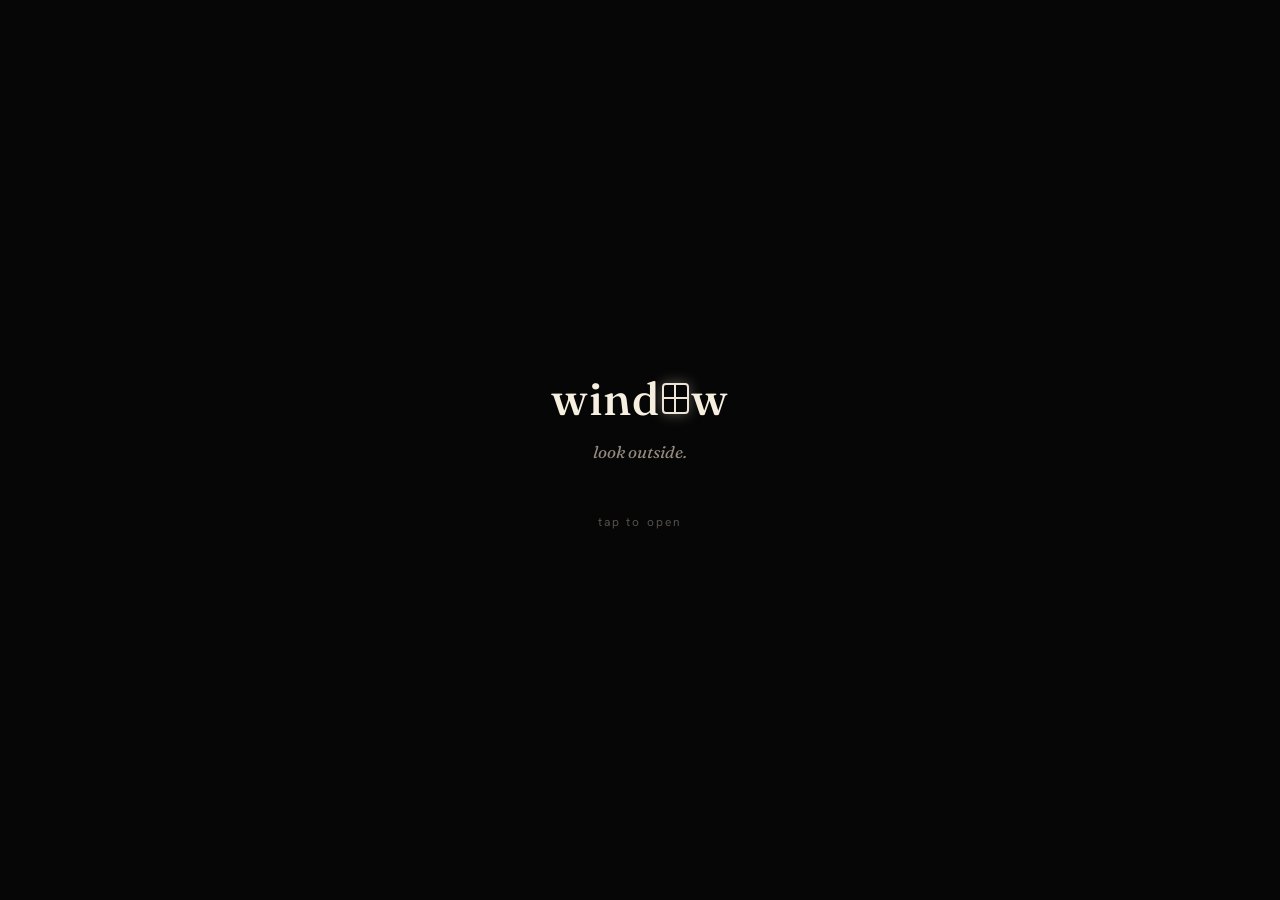
==== index.html @ e693ee27 "Build director mode — the filming affordance from 0002 Decision 0002 approved director mode on 2026-" ====
<!doctype html>
<html lang="en">
<head>
<meta charset="utf-8">
<meta name="viewport" content="width=device-width, initial-scale=1, maximum-scale=1, viewport-fit=cover">
<title>Window — look outside</title>

<link rel="manifest" href="manifest.webmanifest">
<meta name="theme-color" content="#060606">
<meta name="apple-mobile-web-app-capable" content="yes">
<meta name="mobile-web-app-capable" content="yes">
<meta name="apple-mobile-web-app-status-bar-style" content="black-translucent">
<meta name="apple-mobile-web-app-title" content="Window">
<link rel="apple-touch-icon" href="icons/icon-180.png">
<link rel="icon" href="icons/icon-180.png">

<link rel="preconnect" href="https://fonts.googleapis.com">
<link rel="preconnect" href="https://fonts.gstatic.com" crossorigin>
<link href="https://fonts.googleapis.com/css2?family=Fraunces:ital,opsz,wght@0,9..144,400..600;1,9..144,400..600&family=Hanken+Grotesk:wght@300..700&display=swap" rel="stylesheet">

<link rel="stylesheet" href="css/app.css">
</head>
<body>

<!-- ============================================================
     THE STAGE — always on. the phone IS the window.
     camera lives behind white-wood framing for the whole session.
     ============================================================ -->
<div id="stage">
  <div class="window">
    <div class="glass">
      <video id="cam" autoplay playsinline muted></video>
      <img id="freeze" alt="">
      <div class="shade" id="shade"></div>
      <div class="flash" id="flash"></div>
      <div class="cam-error" id="cam-error">
        <p>window needs the camera to open.</p>
        <p class="sub">allow camera access, then try again.</p>
        <button class="btn glass-btn small" id="btn-retry-cam">try again</button>
      </div>
    </div>

    <!-- a real window, photographed. the panes are keyed out so the camera
         shows through. frame-open has the mullions cut away too, so crossfading
         between the two is how the window opens up. -->
    <img class="frame-img" id="frame-full" src="img/frame-tall.png" alt="" aria-hidden="true">
    <img class="frame-img open" id="frame-open" src="img/frame-open-tall.png" alt="" aria-hidden="true">

    <!-- above the timber, so the mullions never cut the line in half -->
    <div class="scrim" id="scrim"></div>
    <div class="phrase" id="phrase">
      <svg class="spark" viewBox="0 0 24 24" aria-hidden="true">
        <path d="M12 0 L14.2 9.8 L24 12 L14.2 14.2 L12 24 L9.8 14.2 L0 12 L9.8 9.8 Z"/>
      </svg>
      <span id="phrase-text"></span>
    </div>
  </div>
</div>

<!-- ============ OPENING (first tap — camera needs a gesture) ============ -->
<div class="veil" id="veil">
  <div class="veil-inner">
    <h1 class="wordmark big">wind<span class="mini-o" aria-hidden="true"><i></i><i></i></span>w</h1>
    <p class="tagline">look outside.</p>
    <p class="hint">tap to open</p>
  </div>
</div>

<!-- ============================================================
     HUD — two looks over the same live window.

     APP    you opened it yourself. two big squares: set scene, set timer.
     WINDOW it opened on you, as the blocker. photo or skip, a phrase, gone.

     Mode comes from the URL so the shield / Shortcuts automation can deep-link
     straight into the blocker: index.html?mode=window
     ============================================================ -->
<div class="hud" id="hud">
  <button class="dot" id="btn-settings" aria-label="settings"><i aria-hidden="true">···</i></button>

  <!-- ---- APP ---- -->
  <div class="core" id="core-app">
    <button class="sq glass-btn" id="btn-set-scene">
      <span class="sq-k">set scene</span>
      <span class="sq-v" id="sq-scene-v">none</span>
    </button>
    <button class="sq glass-btn" id="btn-set-timer">
      <span class="sq-k">set timer</span>
      <span class="sq-v" id="sq-timer-v">15 min</span>
    </button>
  </div>

  <p class="stamp" id="stamp"></p>

  <!-- ---- DIRECTOR ---- filming affordance (0002), off by default -->
  <div class="pickbar hidden" id="pickbar">
    <p class="pickbar-label" id="pickbar-label">director</p>
    <div class="pickbar-chips" id="pickbar-list"></div>
  </div>

  <!-- ---- WINDOW ---- photo dead centre at the foot, skip alongside -->
  <div class="shoot" id="core-window">
    <button class="shoot-btn glass-btn primary" id="btn-capture">photo</button>
    <button class="shoot-skip glass-btn" id="btn-skip">skip</button>
  </div>

  <!-- ---- after the phrase lands ---- -->
  <div class="after hidden" id="hud-after">
    <p class="saved-note" id="saved-note">saved · stays on this device</p>
    <div class="after-row">
      <button class="btn glass-btn primary" id="btn-continue">continue</button>
      <button class="btn glass-btn" id="btn-done">done</button>
    </div>
    <div class="after-row thin">
      <button class="textbtn" id="btn-share-now">share</button>
      <button class="textbtn" id="btn-retake">retake</button>
    </div>
  </div>

  <div class="hud-foot">
    <button class="lastpic" id="btn-lastpic" aria-label="your windows">
      <img id="lastpic-img" alt="">
      <span class="lastpic-empty" id="lastpic-empty"></span>
    </button>
  </div>

</div>

<!-- ============ SCENES ============ -->
<section class="panel" id="scenes">
  <header class="page-head">
    <button class="iconbtn" id="btn-scenes-back" aria-label="back">←</button>
    <h2>scenes</h2>
  </header>

  <div class="voice-box">
    <button class="mic" id="btn-mic" aria-label="arm a scene by voice">
      <span class="mic-ring"></span>
      <svg viewBox="0 0 24 24" aria-hidden="true">
        <path d="M12 14a3 3 0 0 0 3-3V5a3 3 0 0 0-6 0v6a3 3 0 0 0 3 3z"/>
        <path d="M18 11a6 6 0 0 1-12 0M12 17v4" fill="none" stroke-width="1.8"/>
      </svg>
    </button>
    <p class="voice-prompt" id="voice-prompt">tap and say “i'm going out”</p>
    <p class="voice-heard" id="voice-heard"></p>
  </div>

  <div class="scene-list" id="scene-list"></div>
  <p class="scene-foot">a scene guards your apps until you end it.<br>your photos stay locked until then.</p>
</section>

<!-- ============ ARCHIVE ============ -->
<section class="panel" id="archive">
  <header class="page-head">
    <button class="iconbtn" id="btn-archive-back" aria-label="back">←</button>
    <h2>your windows</h2>
    <span class="head-streak" id="head-streak"></span>
  </header>
  <div class="locked-note hidden" id="archive-locked">
    <p class="locked-title">the roll is still in the camera</p>
    <p class="locked-sub">your <span id="locked-scene">going out</span> photos develop when the scene ends.</p>
  </div>
  <div class="grid" id="archive-grid"></div>
  <p class="empty hidden" id="archive-empty">no windows yet — go look outside.</p>
</section>

<!-- ============ DEVELOP ============ -->
<div class="overlay hidden" id="develop">
  <p class="dev-kicker">developed</p>
  <h2 class="dev-title" id="dev-title">the going out roll</h2>
  <div class="dev-grid" id="dev-grid"></div>
  <p class="dev-count" id="dev-count">6 windows</p>
  <div class="row center">
    <button class="btn glass-btn primary small" id="btn-share-roll">share the roll</button>
    <button class="textbtn" id="btn-dev-close">done</button>
  </div>
</div>

<!-- ============ DETAIL ============ -->
<div class="overlay hidden" id="detail">
  <button class="iconbtn close" id="btn-detail-close" aria-label="close">×</button>
  <div class="winframe detail-frame">
    <div class="glass">
      <img id="detail-img" alt="">
      <div class="mull mull-v"></div>
      <div class="mull mull-h"></div>
    </div>
  </div>
  <p class="detail-phrase" id="detail-phrase"></p>
  <p class="detail-meta" id="detail-meta"></p>
  <div class="row center">
    <button class="btn glass-btn small" id="btn-share">share</button>
    <button class="textbtn danger" id="btn-delete">delete</button>
  </div>
</div>

<!-- ============ ARM SHEET ============ -->
<div class="sheet-back hidden" id="arm-back"></div>
<div class="sheet" id="arm-sheet">
  <div class="sheet-handle"></div>
  <h3 id="arm-title">going out</h3>
  <p class="arm-blurb" id="arm-blurb">for the night</p>
  <p class="set-label">how long</p>
  <div class="chips" id="arm-duration"></div>
  <button class="btn glass-btn primary wide" id="btn-arm-go">start the scene</button>
  <button class="textbtn wide-text" id="btn-arm-cancel">cancel</button>
</div>

<!-- ============ TIMER SHEET ============ -->
<div class="sheet-back hidden" id="timer-back"></div>
<div class="sheet" id="timer-sheet">
  <div class="sheet-handle"></div>
  <h3>the timer</h3>
  <p class="arm-blurb">window opens once you've been in an app this long</p>
  <p class="set-label">minutes</p>
  <div class="chips" id="timer-chips"></div>
  <p class="set-hint">the everyday mode. it stays on, quietly, and only steps in once you've actually fallen in.</p>
  <button class="btn glass-btn primary wide" id="btn-timer-done">done</button>
</div>

<!-- ============ SETTINGS SHEET ============ -->
<div class="sheet-back hidden" id="sheet-back"></div>
<div class="sheet" id="settings-sheet">
  <div class="sheet-handle"></div>
  <h3>settings</h3>

  <p class="set-label">voice <span class="pill" id="voice-support">—</span></p>
  <p class="set-hint">the prototype uses the browser's recogniser. the real app does this on-device.</p>

  <p class="set-label">continue to</p>
  <div class="chips" id="app-chips"></div>

  <p class="set-label">panes</p>
  <div class="chips" id="pane-chips">
    <button class="chip" data-panes="fade">fade away</button>
    <button class="chip" data-panes="keep">keep them</button>
  </div>

  <p class="set-label">director mode</p>
  <div class="chips" id="director-chips">
    <button class="chip" data-director="off">off</button>
    <button class="chip" data-director="on">on</button>
  </div>
  <p class="set-hint">pin one phrase so every take repeats it. for filming — not a user feature.</p>

  <p class="set-label">archive</p>
  <button class="textbtn danger" id="btn-clear">clear all windows</button>

  <p class="version">window · <span id="build-stamp">—</span><br>everything stays on this device</p>
</div>

<script src="js/phrases.js"></script>
<script src="js/tier.js"></script>
<script src="js/scenes.js"></script>
<script src="js/voice.js"></script>
<script src="js/compose.js"></script>
<script src="js/classify.js"></script>
<script src="js/app.js"></script>
</body>
</html>
---- css/app.css ----
/* ============================================================
   Window — brand tokens (window-brand-board-v2.html)
   The phone IS the window: camera behind white-wood framing, always.
   ============================================================ */
:root {
  --void:    #060606;
  --void-2:  #101010;
  --frame:   #ECE4D4;
  --text:    #ECE4D4;
  --text-hi: #F6EFDF;
  --muted:   #948B7E;
  --accent:  #EE7B54;
  --scene:   #EE7B54;                    /* recoloured per armed scene */
  --ease:    cubic-bezier(.22,.61,.36,1);

  /* one cream scale. every warm-white in the app comes from here, so the
     timber, the mullions and the chips can never drift apart again. */
  --cream-1: #F6EFDF;
  --cream-2: #ECE4D4;
  --cream-3: #DED4C0;
  --line:    rgba(236,228,212,.13);      /* hairline on near-black */
  --line-2:  rgba(236,228,212,.22);

  /* ---- glass ----
     Per-element knobs. Blur has to scale with the element or a small control
     samples far past its own edge and goes flat grey; --lg-lift is how hard we
     pull the backdrop down to guarantee contrast for warm-white text. */
  --lg-blur: 18px;
  --lg-lift: .70;
  --lg-tint: rgba(9,9,11,.20);

  /* Refraction knobs. --lg-exit is the far edge where light leaves the glass —
     the bright one. --lg-enter is the near edge where it goes in, deliberately
     almost dark. --lg-scatter is light bleeding into the body of the material.
     If the edges shout, drop --lg-exit first; if it looks flat, raise
     --lg-scatter before touching anything else. */
  --lg-enter:   rgba(255,255,255,.10);
  --lg-exit:    rgba(255,255,255,.80);
  --lg-rim:     rgba(255,255,255,.55);
  --lg-scatter: rgba(255,255,255,.11);
}

* { margin:0; padding:0; box-sizing:border-box; -webkit-tap-highlight-color:transparent; }

html, body {
  height:100%;
  background:var(--void);
  color:var(--text);
  font-family:'Hanken Grotesk', system-ui, sans-serif;
  overflow:hidden;
  overscroll-behavior:none;
  -webkit-user-select:none; user-select:none;
}

/* ============================================================
   THE STAGE — the window fills the phone
   ============================================================ */
#stage {
  position:fixed; inset:0; z-index:0;
  display:flex; align-items:center; justify-content:center;
}

/* the window keeps the photograph's own proportions so the timber never
   stretches, sits as large as the screen allows, and leans right like a
   snapshot pinned to the wall */
.window {
  position:relative;
  /* sized so the 2deg lean still fits on screen — a rotated box needs more
     width than it occupies upright, and clipped jambs look like a bug */
  width:min(90vw, 47vh);
  aspect-ratio:896 / 1792;
  transform:rotate(2deg);
  filter:drop-shadow(0 0 60px rgba(236,228,212,.13))
         drop-shadow(0 18px 46px rgba(0,0,0,.7));
}

/* the photographed frame, laid over the live view */
.frame-img {
  position:absolute; inset:0;
  width:100%; height:100%;
  z-index:3; pointer-events:none;
  transition:opacity 1.15s var(--ease);
}
#frame-open { opacity:0; }
/* once the shade is up the mullions go, and the view opens out */
.window.open #frame-full { opacity:0; }
.window.open #frame-open { opacity:1; }

.glass {
  position:absolute; inset:0;
  z-index:1; overflow:hidden;
  background:#0B0B0B;
}
.glass video, .glass img {
  position:absolute; inset:0;
  width:100%; height:100%;
  object-fit:cover;
}
#cam.mirror { transform:scaleX(-1); }
#freeze { display:none; }
#freeze.show { display:block; }

/* mullions used by archive thumbnails and the developed roll, where the
   4-pane device is the artifact rather than a live view */
.mull { position:absolute; background:var(--cream-2); z-index:3; }
.mull-v { left:50%; top:0; bottom:0; width:6px; margin-left:-3px; }
.mull-h { top:50%; left:0; right:0; height:6px; margin-top:-3px; }

/* shade — opens like a blind lifting */
.shade {
  position:absolute; inset:0; z-index:6;
  background:var(--void);
  transform:translateY(0);
  transition:transform 1.25s var(--ease);
}
.shade.open { transform:translateY(-102%); }

/* shutter flash */
.flash {
  position:absolute; inset:0; z-index:7;
  background:var(--frame);
  opacity:0; pointer-events:none;
}
.flash.fire { animation:flash .42s var(--ease) both; }

/* phrase — sits above the timber, so a mullion never cuts the line in half */
.scrim {
  position:absolute; left:0; right:0; bottom:0; height:44%;
  z-index:4; border-radius:0 0 8px 8px;
  background:linear-gradient(to top, rgba(6,6,6,.86), rgba(6,6,6,.38) 58%, transparent);
  opacity:0; transition:opacity .9s var(--ease);
  pointer-events:none;
}
.scrim.show { opacity:1; }
.phrase {
  position:absolute; left:9%; right:9%;
  bottom:11%;
  z-index:5; text-align:center; pointer-events:none;
  font-family:'Fraunces', serif; font-style:italic; font-weight:500;
  font-size:clamp(20px, 6vw, 34px);
  line-height:1.26; color:var(--text-hi);
  text-shadow:0 1px 16px rgba(0,0,0,.8);
  opacity:0; transform:translateY(10px);
  transition:opacity 1s var(--ease), transform 1s var(--ease);
}
.phrase.show { opacity:1; transform:translateY(0); }
.spark {
  width:16px; height:16px; fill:var(--scene);
  display:block; margin:0 auto 10px;
  opacity:0; transform:scale(0) rotate(-40deg);
}
.phrase.show .spark { animation:sparkle 1s var(--ease) .25s both; }

/* camera error */
.cam-error {
  position:absolute; inset:0; z-index:5;
  display:none; flex-direction:column;
  align-items:center; justify-content:center;
  gap:10px; text-align:center; padding:24px;
  background:#0B0B0B;
}
.cam-error.show { display:flex; }
.cam-error p { font-size:15px; color:var(--text); }
.cam-error .sub { font-size:12px; color:var(--muted); }

/* ============================================================
   LIQUID GLASS
   ------------------------------------------------------------
   Three layers, the way Apple builds the material:
     1. the body   — blurred, saturated, DARKENED backdrop + a thin tint
     2. ::before   — a tight diagonal specular, screen-blended, behind the label
     3. ::after    — a rim whose brightness travels round the perimeter

   Two things matter more than anything else here.

   Contrast. The backdrop is a live camera, so it can be a bright sky one
   second and a dark room the next — the classic case where translucency turns
   to mush. brightness(--lg-lift) pulls whatever is behind DOWN before it is
   composited, which guarantees warm-white text stays legible over anything.
   That lets the tint stay light (.20, not .34), so the sky's colour still
   transmits through instead of being buried under a grey card.

   The rim — and this is the part that decides whether it reads as glass.
   Metal is bright where the light HITS it. Glass is bright where the light
   LEAVES it. So the near edge (top-left) is almost dark and the far edge
   (bottom-right) is the bright one: light enters, bends through the body,
   and exits the opposite side. Lighting the near edge instead is the single
   thing that makes translucency look like a grey plastic chip.

   Built from stacked inset shadows rather than a 1px ring, because a ring has
   no thickness — real glass has a bevel that falls off over a few px and
   scatters light into its own interior. Four layers do that: a wide soft
   bevel each side, a tight rim each side, then two broad interior scatters.

   Inset box-shadow is fully honoured by WebKit. The SVG displacement route
   every Liquid Glass demo uses is NOT — backdrop-filter:url(#f) silently does
   nothing in Safari (WebKit bug 245510), so it can never ship in this app.
   ============================================================ */
.glass-btn, .lastpic, .dot, .mic {
  position:relative;
  isolation:isolate;                     /* keeps the -1 sheen off the backdrop */
  border:0;
  background:var(--lg-tint);
  -webkit-backdrop-filter:blur(var(--lg-blur)) saturate(185%) brightness(var(--lg-lift)) contrast(1.04);
  backdrop-filter:blur(var(--lg-blur)) saturate(185%) brightness(var(--lg-lift)) contrast(1.04);
  color:var(--text-hi);
  box-shadow:
    /* bevel — wide, soft, falling off inward. Near edge barely there. */
    inset  3px  3px .5px -3.5px var(--lg-enter),
    inset -3px -3px .5px -3.5px var(--lg-exit),
    /* rim — tight and crisp, where the surface actually turns */
    inset  1px  1px 1px -.5px var(--lg-rim),
    inset -1px -1px 1px -.5px var(--lg-rim),
    /* scatter — light living inside the material, not on its face */
    inset 0 0 6px 6px var(--lg-scatter),
    inset 0 0 2px 2px rgba(255,255,255,.06),
    /* and the glass sitting off the view */
    0 10px 30px rgba(0,0,0,.44),
    0 2px 8px rgba(0,0,0,.30),
    0 0 12px rgba(255,255,255,.05);
}

/* 2 — specular. Small, diagonal and screen-blended: it adds light rather than
   painting white over the glass. z-index:-1 drops it behind the label, which
   in-flow text can't be lifted above any other way. */
.glass-btn::before, .lastpic::before, .dot::before, .mic::before {
  content:""; position:absolute; inset:0; z-index:-1;
  border-radius:inherit; pointer-events:none;
  background:
    radial-gradient(120% 90% at 14% 6%, rgba(255,255,255,.20), transparent 46%),
    linear-gradient(148deg, rgba(255,255,255,.09) 0%, transparent 34%);
  mix-blend-mode:screen;
}

/* 3 — the edge. The inset stack above carries the bevel now; this is only the
   sub-pixel line where the surface turns, which a blurred inset shadow can't
   hold crisply around a radius. Same refraction direction: dim where light
   enters, bright where it leaves. */
.glass-btn::after, .lastpic::after, .dot::after, .mic::after {
  content:""; position:absolute; inset:0;
  border-radius:inherit; padding:1px; pointer-events:none;
  background:linear-gradient(145deg,
    rgba(255,255,255,.10) 0%,
    rgba(255,255,255,.05) 30%,
    rgba(255,255,255,.14) 58%,
    rgba(255,255,255,.44) 84%,
    rgba(255,255,255,.62) 100%);
  -webkit-mask:linear-gradient(#000 0 0) content-box, linear-gradient(#000 0 0);
          mask:linear-gradient(#000 0 0) content-box, linear-gradient(#000 0 0);
  -webkit-mask-composite:xor;
          mask-composite:exclude;
}

/* prominent — still glass, not a plastic chiclet. It gains tint and light
   rather than opacity, and it is cream rather than white so the CTA belongs to
   the same timber as the frame instead of fighting it. */
.glass-btn.primary {
  background:linear-gradient(158deg, rgba(255,252,246,.94), rgba(236,228,212,.84));
  -webkit-backdrop-filter:blur(var(--lg-blur)) saturate(150%) brightness(1.06);
  backdrop-filter:blur(var(--lg-blur)) saturate(150%) brightness(1.06);
  color:#14120E;
  /* cream is a dense material, not a transparent one — so it gets an honest
     raised bevel (lit above, warm shadow below) rather than the refraction
     inversion the clear glass uses. Same light, different substance. */
  box-shadow:
    inset  0  1px 1px -.5px rgba(255,255,255,.95),
    inset  2px 2px 2px -2px rgba(255,255,255,.80),
    inset -2px -2px 3px -2px rgba(140,126,102,.45),
    inset  0 -1px 1px -.5px rgba(140,126,102,.35),
    0 12px 34px rgba(0,0,0,.46),
    0 2px 8px rgba(0,0,0,.28);
}
.glass-btn.primary::before {
  background:
    radial-gradient(130% 96% at 16% 4%, rgba(255,255,255,.92), transparent 52%);
  mix-blend-mode:normal;
}
.glass-btn.primary::after {
  background:linear-gradient(145deg,
    rgba(255,255,255,.95) 0%,
    rgba(255,255,255,.45) 30%,
    rgba(140,126,102,.28) 68%,
    rgba(140,126,102,.20) 100%);
}

/* pressed — the glass compresses against the view: it clears a little and the
   contact shadow pulls in, so the press reads as depth, not just a scale */
.glass-btn:active, .lastpic:active, .dot:active, .mic:active {
  --lg-tint:rgba(9,9,11,.30);
  --lg-scatter:rgba(255,255,255,.15);    /* squeezed glass concentrates light */
  box-shadow:
    inset  2px  2px .5px -2.5px var(--lg-enter),
    inset -2px -2px .5px -2.5px var(--lg-exit),
    inset  1px  1px 1px -.5px var(--lg-rim),
    inset -1px -1px 1px -.5px var(--lg-rim),
    inset 0 0 5px 5px var(--lg-scatter),
    inset 0 0 2px 2px rgba(255,255,255,.07),
    0 4px 12px rgba(0,0,0,.40),          /* contact pulls in — reads as depth */
    0 1px 4px rgba(0,0,0,.30);
}
.glass-btn:active::after, .dot:active::after, .lastpic:active::after {
  background:linear-gradient(145deg,
    rgba(255,255,255,.14) 0%,
    rgba(255,255,255,.07) 30%,
    rgba(255,255,255,.20) 58%,
    rgba(255,255,255,.52) 84%,
    rgba(255,255,255,.70) 100%);
}

/* ============================================================
   HUD — floats over the live window
   ============================================================ */
.hud {
  position:fixed; inset:0; z-index:10;
  display:flex; flex-direction:column;
  padding:calc(env(safe-area-inset-top) + 20px) 22px calc(env(safe-area-inset-bottom) + 24px);
  pointer-events:none;
  opacity:0; transition:opacity .7s var(--ease);
}
.hud.up { opacity:1; }
.hud > * { pointer-events:auto; }

/* small controls take a small blur — a 22px blur on a 34px dot reaches well
   past its own edge and averages out to flat grey */
.dot {
  --lg-blur:13px;
  width:34px; height:34px; flex:0 0 auto;
  border-radius:50%; cursor:pointer;
  align-self:flex-end;
  display:flex; align-items:center; justify-content:center;
}
/* the glyph lives in the markup now: ::after is the rim */
.dot i {
  font-style:normal; line-height:0;
  color:rgba(246,239,223,.72); font-size:15px; letter-spacing:.05em;
}

.stamp {
  margin:auto auto 0; padding-bottom:14px;
  font-size:11px; letter-spacing:.18em;
  color:var(--scene); opacity:.85;
  text-shadow:0 1px 10px rgba(0,0,0,.8);
}

/* ---------------- APP look ----------------
   two big squares stacked, pinned dead centre of the screen whatever the
   phone. they never move, so the thumb always knows where they are. */
.core {
  position:fixed;
  top:50%; left:50%;
  display:flex; flex-direction:column;
  align-items:center; gap:16px;
  z-index:12;
  /* the centring lives in the keyframes. a plain `transform:translate(-50%,-50%)`
     here gets overwritten by the animation's own transform under fill-mode both,
     which drops the box to the bottom-right of centre. */
  animation:fadeup-centre .8s var(--ease) both;
}
.sq {
  --lg-blur:30px;                        /* a big pane earns a deep blur */
  width:clamp(128px, 38vw, 168px);
  aspect-ratio:1;
  border-radius:30px;
  display:flex; flex-direction:column;
  align-items:center; justify-content:center; gap:7px;
  cursor:pointer;
  transition:transform .22s var(--ease);
}
.sq:active { transform:scale(.95); }
.sq-k {
  font-family:'Hanken Grotesk', sans-serif;
  font-size:10.5px; letter-spacing:.2em;
  color:rgba(246,239,223,.6);
}
.sq-v {
  font-family:'Fraunces', serif; font-style:italic;
  font-size:21px; line-height:1.15; color:var(--text-hi);
  text-align:center; padding:0 10px;
}
/* armed — the scene colour runs round the rim as if lit from within */
.sq.on::after {
  background:linear-gradient(145deg,
    color-mix(in srgb, var(--scene) 85%, white) 0%,
    color-mix(in srgb, var(--scene) 62%, transparent) 30%,
    color-mix(in srgb, var(--scene) 22%, transparent) 58%,
    color-mix(in srgb, var(--scene) 70%, transparent) 100%);
}
.sq.on { box-shadow:
  0 1px 1px rgba(255,255,255,.10),
  0 10px 30px rgba(0,0,0,.44),
  0 0 22px color-mix(in srgb, var(--scene) 26%, transparent); }
.sq.on .sq-v { color:var(--scene); }

/* ---------------- WINDOW look ----------------
   the blocker. photo sits dead centre at the foot — centred on the screen,
   not on the pair, so it stays put however wide "skip" happens to be. */
.shoot {
  position:fixed; left:0; right:0;
  bottom:calc(env(safe-area-inset-bottom) + 30px);
  height:78px; z-index:12;
  animation:fadeup .8s var(--ease) both;
}
.shoot-btn {
  --lg-blur:20px;
  position:absolute; left:50%; transform:translateX(-50%);
  width:78px; height:78px; border-radius:50%;
  font-family:'Hanken Grotesk', sans-serif;
  font-weight:600; font-size:14px; letter-spacing:.04em;
  cursor:pointer;
  transition:transform .2s var(--ease);
}
.shoot-btn:active { transform:translateX(-50%) scale(.94); }
.shoot-skip {
  --lg-blur:16px;
  position:absolute; left:50%; top:50%;
  margin-left:66px; transform:translateY(-50%);
  border-radius:999px; padding:12px 22px;
  font-family:'Hanken Grotesk', sans-serif;
  font-size:14px; letter-spacing:.04em; cursor:pointer;
  transition:transform .2s var(--ease);
}
.shoot-skip:active { transform:translateY(-50%) scale(.95); }

/* ---------------- after the phrase ---------------- */
.after {
  position:fixed; left:0; right:0;
  bottom:calc(env(safe-area-inset-bottom) + 26px);
  z-index:12;
  display:flex; flex-direction:column; align-items:center; gap:10px;
  animation:fadeup .8s var(--ease) both;
}
.after-row { display:flex; gap:12px; align-items:center; }
.after-row.thin { gap:22px; margin-top:2px; }

.hud-foot { margin-top:auto; display:flex; align-items:flex-end; }

/* ---------------- which look is on ---------------- */
body[data-mode="app"]    #core-window { display:none; }
body[data-mode="window"] #core-app    { display:none; }
/* the blocker is a beat, not a place: no archive to wander into */
body[data-mode="window"] .hud-foot    { display:none; }
body[data-mode="window"] .dot         { opacity:.35; }
body.shot #core-app, body.shot #core-window { display:none; }

.btn {
  font-family:'Hanken Grotesk', sans-serif;
  font-weight:600; font-size:16px;
  border-radius:999px;
  padding:16px 30px; cursor:pointer;
  transition:transform .22s var(--ease);
  letter-spacing:.02em;
}
.btn:active { transform:scale(.96); }
.btn.small { padding:11px 22px; font-size:14px; }
.btn.wide { width:100%; margin-top:22px; }
#btn-capture { flex:1; }

.textbtn {
  background:none; border:none; cursor:pointer;
  color:rgba(246,239,223,.72); font-size:13px;
  font-family:'Hanken Grotesk', sans-serif;
  letter-spacing:.06em; padding:6px 10px;
  text-shadow:0 1px 8px rgba(0,0,0,.7);
}
.textbtn.danger { color:#c07a68; }
.textbtn.wide-text { display:block; width:100%; margin-top:10px; text-align:center; }

.saved-note {
  font-size:11px; letter-spacing:.12em; color:rgba(246,239,223,.72);
  text-align:center; text-shadow:0 1px 8px rgba(0,0,0,.8);
}

/* last window — the way into the archive */
.lastpic {
  --lg-blur:15px;
  width:52px; height:52px; flex:0 0 auto;
  border-radius:14px; cursor:pointer; padding:3px;
  transition:transform .22s var(--ease);
}
.lastpic:active { transform:scale(.94); }
.lastpic img {
  width:100%; height:100%; object-fit:cover;
  border-radius:11px; display:none;
}
.lastpic img.show { display:block; }
.lastpic-empty {
  position:absolute; inset:3px;
  border-radius:11px;
  border:1px dashed rgba(255,255,255,.3);
}
.lastpic img.show + .lastpic-empty { display:none; }

/* pickbar (director mode) */
.pickbar {
  position:fixed; left:0; right:0;
  bottom:calc(env(safe-area-inset-bottom) + 120px);
  padding:0 20px; z-index:20;
}
.pickbar-label {
  font-size:11px; letter-spacing:.18em; color:rgba(246,239,223,.7);
  margin-bottom:8px; text-align:center;
}
.pickbar-chips { display:flex; gap:8px; overflow-x:auto; padding-bottom:6px; scrollbar-width:none; }
.pickbar-chips::-webkit-scrollbar { display:none; }

/* ============ opening veil ============ */
.veil {
  position:fixed; inset:0; z-index:60;
  background:var(--void);
  display:flex; align-items:center; justify-content:center;
  cursor:pointer;
  transition:opacity .9s var(--ease);
}
.veil.gone { opacity:0; pointer-events:none; }
.veil-inner { text-align:center; animation:fadeup 1.4s var(--ease) both; }
.wordmark {
  font-family:'Fraunces', serif; font-weight:500;
  font-size:28px; letter-spacing:.01em;
  color:var(--text-hi);
  display:flex; align-items:baseline; justify-content:center;
}
.wordmark.big { font-size:46px; }
.mini-o {
  display:inline-block; position:relative;
  width:.58em; height:.66em; margin:0 .06em;
  border:2px solid var(--frame); border-radius:4px;
  align-self:center;
  box-shadow:0 0 14px rgba(236,228,212,.35);
}
.mini-o i { position:absolute; background:var(--frame); }
.mini-o i:first-child { left:50%; top:0; bottom:0; width:2px; margin-left:-1px; }
.mini-o i:last-child  { top:50%; left:0; right:0; height:2px; margin-top:-1px; }
.tagline {
  font-family:'Fraunces', serif; font-style:italic;
  color:var(--muted); font-size:17px; margin-top:14px;
}
.hint {
  color:var(--muted); font-size:12px; letter-spacing:.18em;
  margin-top:52px; opacity:.55;
  animation:pulse 2.6s ease-in-out infinite;
}

/* ============================================================
   PANELS — scenes / archive slide over the window
   ============================================================ */
.panel {
  position:fixed; inset:0; z-index:30;
  /* was .94 opaque, which made the 30px blur behind it pure decoration.
     Letting more through and darkening it keeps the window alive underneath. */
  background:rgba(6,6,6,.78);
  -webkit-backdrop-filter:blur(34px) saturate(150%) brightness(.42);
  backdrop-filter:blur(34px) saturate(150%) brightness(.42);
  padding:calc(env(safe-area-inset-top) + 12px) 20px calc(env(safe-area-inset-bottom) + 20px);
  overflow-y:auto;
  opacity:0; transform:translateY(14px);
  visibility:hidden; pointer-events:none;
  transition:opacity .5s var(--ease), transform .5s var(--ease), visibility 0s .5s;
}
.panel.active {
  opacity:1; transform:translateY(0);
  visibility:visible; pointer-events:auto;
  transition:opacity .5s var(--ease), transform .5s var(--ease), visibility 0s 0s;
}
.page-head { display:flex; align-items:center; gap:10px; padding:8px 0 20px; }
.page-head h2 {
  font-family:'Fraunces', serif; font-weight:500; font-size:22px;
  color:var(--text-hi);
}
.head-streak {
  margin-left:auto; font-size:11px; letter-spacing:.16em; color:var(--scene);
}
.iconbtn {
  background:none; border:none; color:var(--muted);
  font-size:22px; cursor:pointer; padding:6px 10px;
}
.iconbtn.close { position:absolute; top:calc(env(safe-area-inset-top) + 10px); right:16px; z-index:5; }

/* voice */
.voice-box { display:flex; flex-direction:column; align-items:center; padding:14px 0 26px; }
.mic {
  --lg-blur:20px;
  width:78px; height:78px; border-radius:50%;
  cursor:pointer; display:flex; align-items:center; justify-content:center;
  color:var(--cream-2);
  transition:transform .2s var(--ease);
}
.mic:active { transform:scale(.95); }
.mic svg { width:30px; height:30px; fill:currentColor; stroke:currentColor; }
.mic-ring { position:absolute; inset:-1px; border-radius:50%; border:1px solid var(--scene); opacity:0; }
.mic.live { color:var(--scene); }
/* listening — the rim takes the scene colour, matching an armed square */
.mic.live::after {
  background:linear-gradient(145deg,
    color-mix(in srgb, var(--scene) 88%, white) 0%,
    color-mix(in srgb, var(--scene) 60%, transparent) 32%,
    color-mix(in srgb, var(--scene) 20%, transparent) 60%,
    color-mix(in srgb, var(--scene) 68%, transparent) 100%);
}
.mic.live .mic-ring { animation:ring 1.6s var(--ease) infinite; }
.mic.dead { opacity:.4; }
.voice-prompt { margin-top:16px; font-size:13px; color:var(--muted); text-align:center; }
.voice-heard {
  margin-top:8px; min-height:22px;
  font-family:'Fraunces', serif; font-style:italic;
  font-size:16px; color:var(--text-hi); text-align:center;
}

/* scene rows */
.scene-list { display:flex; flex-direction:column; gap:10px; }
.scene-row {
  display:flex; align-items:center; gap:14px;
  border:1px solid var(--line); border-radius:16px;
  padding:16px 18px; cursor:pointer;
  background:rgba(255,255,255,.03); width:100%; text-align:left;
  box-shadow:inset 0 1px 0 rgba(255,255,255,.07);
  transition:border-color .25s var(--ease), background .25s var(--ease);
}
.scene-row:active { background:rgba(255,255,255,.07); }
.scene-dot { width:10px; height:10px; border-radius:50%; flex:0 0 auto; }
.scene-copy { flex:1; min-width:0; }
.scene-name { font-family:'Fraunces', serif; font-style:italic; font-size:19px; color:var(--text-hi); }
.scene-blurb { font-size:12px; color:var(--muted); margin-top:2px; }
.scene-state { font-size:10.5px; letter-spacing:.16em; color:var(--muted); white-space:nowrap; }
.scene-row.on { border-color:var(--scene); }
.scene-row.on .scene-state { color:var(--scene); }
.scene-foot { margin:26px 0 10px; text-align:center; font-size:11.5px; line-height:1.7; color:var(--muted); opacity:.7; }
.arm-blurb { font-family:'Fraunces', serif; font-style:italic; color:var(--muted); font-size:15px; margin-top:-2px; }

/* archive */
.grid { display:grid; grid-template-columns:1fr 1fr; gap:22px 18px; padding-bottom:40px; }
.thumb { cursor:pointer; }
/* the archive's frame. Lit from the top-left like every other surface, and
   drawn from the same cream scale as the mullions and the timber. */
.winframe {
  background:linear-gradient(145deg, var(--cream-1) 0%, var(--cream-2) 46%, var(--cream-3) 100%);
  border-radius:12px; padding:7px;
  box-shadow:inset 0 1px 0 rgba(255,255,255,.85),
             inset 0 -1px 0 rgba(140,126,102,.30),
             0 0 24px rgba(236,228,212,.08), 0 6px 20px rgba(0,0,0,.5);
}
.thumb .winframe { width:100%; aspect-ratio:3/4; }
.thumb:nth-child(odd) .winframe  { transform:rotate(-2deg); }
.thumb:nth-child(even) .winframe { transform:rotate(1.8deg); }
.thumb .glass { border-radius:5px; box-shadow:none; }
.thumb .mull-v { width:6px; margin-left:-3px; }
.thumb .mull-h { height:6px; margin-top:-3px; }
.thumb-date { text-align:center; font-size:10.5px; letter-spacing:.12em; color:var(--accent); margin-top:8px; }
.empty { text-align:center; color:var(--muted); font-size:14px; margin-top:60px; }

.locked-note { border:1px solid var(--line); border-radius:16px; padding:24px 20px; text-align:center; margin-bottom:26px; background:rgba(255,255,255,.03); box-shadow:inset 0 1px 0 rgba(255,255,255,.07); }
.locked-title { font-family:'Fraunces', serif; font-style:italic; font-size:19px; color:var(--text-hi); }
.locked-sub { font-size:12.5px; color:var(--muted); margin-top:8px; line-height:1.6; }
#locked-scene { color:var(--scene); }

/* ============ overlays ============ */
.overlay {
  position:fixed; inset:0; z-index:40;
  background:rgba(6,6,6,.97);
  display:flex; flex-direction:column;
  align-items:center; justify-content:center;
  padding:24px;
  animation:fadein .45s var(--ease) both;
}
.row { display:flex; gap:16px; align-items:center; }
.row.center { justify-content:center; margin-top:18px; flex-wrap:wrap; }
.detail-frame { width:min(74vw, 40vh); aspect-ratio:3/4; }
.detail-phrase {
  font-family:'Fraunces', serif; font-style:italic;
  font-size:20px; color:var(--text-hi);
  text-align:center; margin-top:26px; max-width:300px;
}
.detail-meta { font-size:11.5px; letter-spacing:.14em; color:var(--accent); margin-top:12px; }

.dev-kicker { font-size:10.5px; letter-spacing:.28em; color:var(--scene); }
.dev-title {
  font-family:'Fraunces', serif; font-style:italic; font-weight:500;
  font-size:27px; color:var(--text-hi); margin-top:8px; text-align:center;
}
.dev-grid {
  display:grid; grid-template-columns:repeat(3,1fr);
  gap:10px; margin:26px 0 18px; width:100%; max-width:330px;
}
.dev-grid .winframe {
  padding:4px; border-radius:7px; width:100%; aspect-ratio:3/4;
  animation:develop .9s var(--ease) both;
}
.dev-grid .glass { border-radius:3px; box-shadow:none; }
.dev-grid .mull-v { width:4px; margin-left:-2px; }
.dev-grid .mull-h { height:4px; margin-top:-2px; }
.dev-count { font-size:12px; letter-spacing:.18em; color:var(--scene); }

/* ============ sheets ============ */
.sheet-back {
  position:fixed; inset:0; z-index:50; background:rgba(6,6,6,.5);
  -webkit-backdrop-filter:blur(3px) brightness(.7);
  backdrop-filter:blur(3px) brightness(.7);
}
/* the sheet is glass too — the same material as the controls, at panel scale,
   with the lit top edge that every other surface in the app has */
.sheet {
  position:fixed; left:0; right:0; bottom:0; z-index:51;
  background:rgba(14,14,16,.74);
  -webkit-backdrop-filter:blur(40px) saturate(180%) brightness(.55);
  backdrop-filter:blur(40px) saturate(180%) brightness(.55);
  border-radius:22px 22px 0 0;
  /* same material at panel scale — the bevel is scaled up and the scatter
     softened, because a large pane shows its interior more than its edge */
  box-shadow:
    inset  4px  4px 1px -4px rgba(255,255,255,.10),
    inset -4px -4px 1px -4px rgba(255,255,255,.40),
    inset  0  1px 1px -.5px rgba(255,255,255,.34),
    inset 0 0 40px 12px rgba(255,255,255,.045),
    0 -18px 50px rgba(0,0,0,.55);
  padding:14px 24px calc(env(safe-area-inset-bottom) + 28px);
  transform:translateY(105%);
  transition:transform .5s var(--ease);
  max-height:82vh; overflow-y:auto;
}
.sheet.open { transform:translateY(0); }
.sheet-handle { width:38px; height:4px; border-radius:2px; background:rgba(236,228,212,.26); margin:0 auto 18px; }
.sheet h3 { font-family:'Fraunces', serif; font-weight:500; font-size:20px; color:var(--text-hi); margin-bottom:6px; }
.set-label { font-size:11px; letter-spacing:.2em; color:var(--muted); margin:22px 0 10px; }
.set-hint { font-size:11px; color:var(--muted); opacity:.65; margin-top:10px; line-height:1.6; }
.pill {
  display:inline-block; margin-left:8px;
  font-size:9.5px; letter-spacing:.14em;
  border:1px solid var(--line-2); border-radius:999px;
  padding:2px 9px; color:var(--muted);
}
.pill.ok { color:var(--accent); border-color:var(--accent); }
.chips { display:flex; flex-wrap:wrap; gap:8px; }
/* chips sit on the sheet's glass, so they are lit the same way — a hairline
   that brightens toward the top rather than a flat grey box */
.chip {
  position:relative; cursor:pointer;
  background:rgba(255,255,255,.045);
  border:1px solid var(--line-2); border-radius:999px;
  box-shadow:inset 0 1px 0 rgba(255,255,255,.10);
  color:var(--muted); font-size:13px;
  font-family:'Hanken Grotesk', sans-serif;
  padding:9px 16px; white-space:nowrap;
  transition:all .25s var(--ease);
}
.chip:active { transform:scale(.96); }
.chip.on {
  border-color:transparent; color:#14120E; font-weight:600;
  background:linear-gradient(158deg, var(--cream-1), var(--cream-3));
  box-shadow:inset 0 1px 0 rgba(255,255,255,.9), 0 3px 12px rgba(0,0,0,.34);
}
.small-chips .chip { font-size:12px; padding:7px 13px; }
#manual-box { margin-top:12px; }
#manual-phrase {
  width:100%; background:rgba(0,0,0,.35); border:1px solid var(--line-2);
  border-radius:12px; padding:13px 16px;
  color:var(--text-hi); font-size:15px;
  font-family:'Fraunces', serif; font-style:italic;
  outline:none; margin-bottom:12px;
}
#manual-phrase::placeholder { color:#4a453d; }
.version { margin-top:30px; font-size:10.5px; letter-spacing:.12em; color:var(--muted); opacity:.55; text-align:center; }

.hidden { display:none !important; }

/* ============ motion ============ */
@keyframes fadeup { from { opacity:0; transform:translateY(16px); } to { opacity:1; transform:translateY(0); } }
/* same rise, but carrying the -50%/-50% centring through every frame */
@keyframes fadeup-centre {
  from { opacity:0; transform:translate(-50%, calc(-50% + 16px)); }
  to   { opacity:1; transform:translate(-50%, -50%); }
}
@keyframes fadein { from { opacity:0; } to { opacity:1; } }
@keyframes pulse  { 0%,100% { opacity:.25; } 50% { opacity:.7; } }
@keyframes sparkle {
  0%   { opacity:0; transform:scale(0) rotate(-40deg); }
  55%  { opacity:1; transform:scale(1.25) rotate(10deg); }
  100% { opacity:1; transform:scale(1) rotate(0deg); }
}
@keyframes flash { 0% { opacity:0; } 12% { opacity:.92; } 100% { opacity:0; } }
@keyframes ring  { 0% { opacity:.9; transform:scale(1); } 100% { opacity:0; transform:scale(1.5); } }
@keyframes develop {
  from { opacity:0; filter:brightness(.25) contrast(.6); transform:translateY(12px); }
  to   { opacity:1; filter:none; transform:translateY(0); }
}

/* landscape / short screens — keep the window from crushing the controls */
@media (max-height: 620px) {
  .window { width:min(90vw, 62vh); }
  .phrase { font-size:clamp(16px,4.2vw,22px); bottom:10%; }
  .sq { width:clamp(92px, 26vw, 118px); border-radius:22px; font-size:15px; }
  .core { gap:12px; }
  .btn { padding:13px 24px; font-size:15px; }
  .lastpic { width:44px; height:44px; }
}

@media (prefers-reduced-motion: reduce) {
  * { animation-duration:.15s !important; transition-duration:.2s !important; }
}

/* ============================================================
   GLASS FALLBACKS
   Apple honours Reduce Transparency system-wide; translucency over a live
   camera is exactly the case it exists for. Each of these keeps the rim and
   the lit top edge — only the see-through goes.
   ============================================================ */
@media (prefers-reduced-transparency: reduce) {
  .glass-btn, .lastpic, .dot, .mic {
    background:rgba(20,20,23,.96);
    -webkit-backdrop-filter:none; backdrop-filter:none;
  }
  .glass-btn.primary { background:linear-gradient(158deg, var(--cream-1), var(--cream-2)); }
  .panel { background:rgba(6,6,6,.99); -webkit-backdrop-filter:none; backdrop-filter:none; }
  .sheet { background:#111113; -webkit-backdrop-filter:none; backdrop-filter:none; }
  .sheet-back { background:rgba(6,6,6,.85); -webkit-backdrop-filter:none; backdrop-filter:none; }
}

/* raise the rim and drop the transparency when the OS asks for more contrast */
@media (prefers-contrast: more) {
  .glass-btn, .lastpic, .dot, .mic { --lg-tint:rgba(9,9,11,.62); --lg-lift:.5; }
  .glass-btn::after, .lastpic::after, .dot::after, .mic::after {
    background:linear-gradient(145deg,
      rgba(255,255,255,.95) 0%, rgba(255,255,255,.60) 40%,
      rgba(255,255,255,.42) 70%, rgba(255,255,255,.70) 100%);
  }
  .chip { border-color:rgba(236,228,212,.45); }
}

/* no backdrop-filter at all — the material becomes a solid, nothing breaks */
@supports not ((backdrop-filter: blur(1px)) or (-webkit-backdrop-filter: blur(1px))) {
  .glass-btn, .lastpic, .dot, .mic { background:rgba(18,18,21,.93); }
  .panel { background:rgba(6,6,6,.98); }
  .sheet { background:#111113; }
}
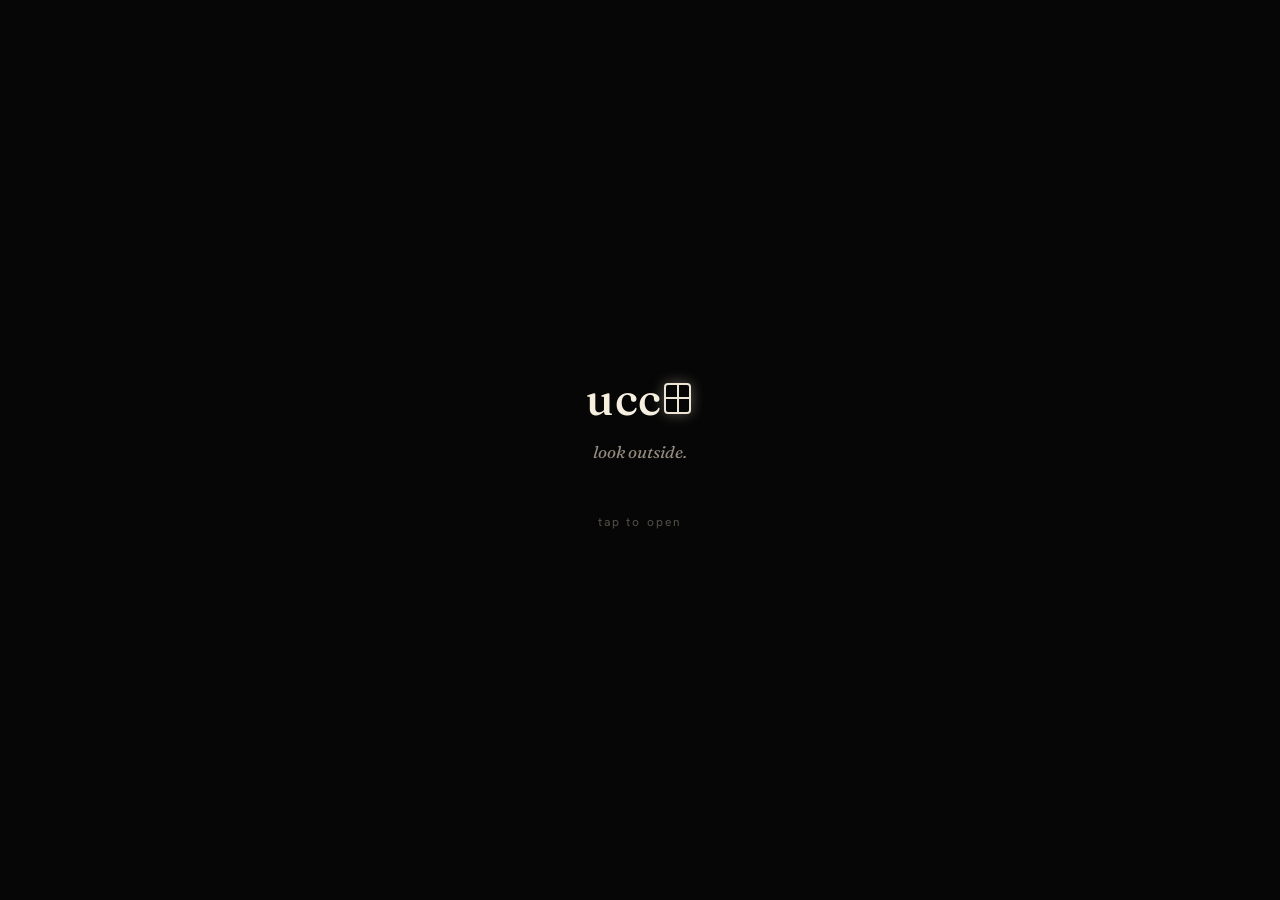
==== commit fca95246: "The name is UCCO - unplug, clear, capture, outside" ====
--- a/index.html
+++ b/index.html
@@ -3,14 +3,14 @@
 <head>
 <meta charset="utf-8">
 <meta name="viewport" content="width=device-width, initial-scale=1, maximum-scale=1, viewport-fit=cover">
-<title>Window — look outside</title>
+<title>UCCO — unplug, clear, capture, outside</title>
 
 <link rel="manifest" href="manifest.webmanifest">
 <meta name="theme-color" content="#060606">
 <meta name="apple-mobile-web-app-capable" content="yes">
 <meta name="mobile-web-app-capable" content="yes">
 <meta name="apple-mobile-web-app-status-bar-style" content="black-translucent">
-<meta name="apple-mobile-web-app-title" content="Window">
+<meta name="apple-mobile-web-app-title" content="ucco">
 <link rel="apple-touch-icon" href="icons/icon-180.png">
 <link rel="icon" href="icons/icon-180.png">
 
@@ -23,8 +23,8 @@
 <body>
 
 <!-- ============================================================
-     THE STAGE — always on. the phone IS the window.
-     camera lives behind white-wood framing for the whole session.
+     THE STAGE — the live window. hidden on home (0016: home is a readout
+     over the void); the camera goes live when the window is opened.
      ============================================================ -->
 <div id="stage">
   <div class="window">
@@ -40,19 +40,30 @@
       </div>
     </div>
 
-    <!-- a real window, photographed. the panes are keyed out so the camera
-         shows through. frame-open has the mullions cut away too, so crossfading
-         between the two is how the window opens up. -->
-    <img class="frame-img" id="frame-full" src="img/frame-tall.png" alt="" aria-hidden="true">
-    <img class="frame-img open" id="frame-open" src="img/frame-open-tall.png" alt="" aria-hidden="true">
-
-    <!-- above the timber, so the mullions never cut the line in half -->
+    <!-- 0016 · the instrument frame. hairline mullions and a thin sill, drawn
+         in CSS rather than photographed — nothing should obscure the shot.
+         Replaces four PNGs (1.14 MB); see 0010. -->
+    <div class="sill" aria-hidden="true"></div>
+    <div class="mull-live mull-live-v" aria-hidden="true"></div>
+    <div class="mull-live mull-live-h" aria-hidden="true"></div>
+
+    <!-- 0016 · the tick scale — instrument chrome, gone the instant it freezes -->
+    <div class="ticks" aria-hidden="true"></div>
+
+    <!-- 0017 · portrait nudges you sideways. never blocks — rotation lock is
+         on for a lot of people, so portrait capture still works. -->
+    <div class="turn" id="turn" aria-hidden="true">
+      <span class="turn-glyph"></span>
+      <span class="turn-label">turn it sideways</span>
+    </div>
+
+    <!-- 0016 · broadsheet. the instant it freezes, type takes over. -->
     <div class="scrim" id="scrim"></div>
     <div class="phrase" id="phrase">
-      <svg class="spark" viewBox="0 0 24 24" aria-hidden="true">
-        <path d="M12 0 L14.2 9.8 L24 12 L14.2 14.2 L12 24 L9.8 14.2 L0 12 L9.8 9.8 Z"/>
-      </svg>
+      <span class="rule-t" aria-hidden="true"></span>
       <span id="phrase-text"></span>
+      <span class="rule-b" aria-hidden="true"></span>
+      <span class="folio" id="folio"></span>
     </div>
   </div>
 </div>
@@ -60,17 +71,17 @@
 <!-- ============ OPENING (first tap — camera needs a gesture) ============ -->
 <div class="veil" id="veil">
   <div class="veil-inner">
-    <h1 class="wordmark big">wind<span class="mini-o" aria-hidden="true"><i></i><i></i></span>w</h1>
+    <h1 class="wordmark big">ucc<span class="mini-o" aria-hidden="true"><i></i><i></i></span></h1>
     <p class="tagline">look outside.</p>
     <p class="hint">tap to open</p>
   </div>
 </div>
 
 <!-- ============================================================
-     HUD — two looks over the same live window.
-
-     APP    you opened it yourself. two big squares: set scene, set timer.
-     WINDOW it opened on you, as the blocker. photo or skip, a phrase, gone.
+     HUD — two looks.
+
+     APP    you opened it yourself. home: readout rows over the void.
+     WINDOW it opened on you, as the blocker. instrument, shutter, a phrase.
 
      Mode comes from the URL so the shield / Shortcuts automation can deep-link
      straight into the blocker: index.html?mode=window
@@ -78,19 +89,41 @@
 <div class="hud" id="hud">
   <button class="dot" id="btn-settings" aria-label="settings"><i aria-hidden="true">···</i></button>
 
-  <!-- ---- APP ---- -->
+  <!-- ---- HOME ---- 0016: a readout, not a dashboard. mono values on the
+       right, the display face saved for the moment itself. the camera is NOT
+       live here — the window opens when you open it. -->
   <div class="core" id="core-app">
-    <button class="sq glass-btn" id="btn-set-scene">
-      <span class="sq-k">set scene</span>
-      <span class="sq-v" id="sq-scene-v">none</span>
+    <p class="home-hd"><span>window</span><span class="stamp" id="stamp"></span></p>
+
+    <div class="home-rows">
+      <button class="hrow" id="row-scene"><em>set scene</em><i id="row-scene-v">none</i></button>
+      <button class="hrow" id="row-timer"><em>set timer</em><i id="row-timer-v">15 min</i></button>
+      <button class="hrow" id="row-archive"><em>archive</em><i id="row-archive-v">no windows</i></button>
+    </div>
+
+    <button class="home-last hidden" id="btn-lastpic" aria-label="your windows">
+      <span class="home-last-frame">
+        <img id="lastpic-img" alt="">
+        <span class="hl-pane hl-pane-v" aria-hidden="true"></span>
+        <span class="hl-pane hl-pane-h" aria-hidden="true"></span>
+      </span>
+      <span class="home-last-meta" id="home-last-meta">last window</span>
     </button>
-    <button class="sq glass-btn" id="btn-set-timer">
-      <span class="sq-k">set timer</span>
-      <span class="sq-v" id="sq-timer-v">15 min</span>
+
+    <!-- The shipping app only ever reaches the moment via the shield's deep
+         link. That left the prototype with no way in at all — you could not
+         take a photo. This is the filming door. -->
+    <button class="btn glass-btn primary open-window" id="btn-open-window">open the window</button>
+
+    <!-- 0017 · the roll of 24. it fills, it never breaks. -->
+    <div class="rollbar" id="rollbar" aria-hidden="true"></div>
+
+    <!-- the voice meter lives at the foot of home — an input level, never an
+         orb. it goes where the mic is. -->
+    <button class="meter idle" id="home-meter" aria-label="arm a scene by voice">
+      <i style="--h:12%"></i><i style="--h:18%"></i><i style="--h:13%"></i><i style="--h:24%"></i><i style="--h:15%"></i><i style="--h:21%"></i><i style="--h:12%"></i><i style="--h:19%"></i><i style="--h:23%"></i><i style="--h:14%"></i><i style="--h:20%"></i><i style="--h:12%"></i>
     </button>
   </div>
-
-  <p class="stamp" id="stamp"></p>
 
   <!-- ---- DIRECTOR ---- filming affordance (0002), off by default -->
   <div class="pickbar hidden" id="pickbar">
@@ -98,18 +131,22 @@
     <div class="pickbar-chips" id="pickbar-list"></div>
   </div>
 
-  <!-- ---- WINDOW ---- photo dead centre at the foot, skip alongside -->
+  <!-- ---- WINDOW ---- instrument: shutter dead centre at the foot, skip
+       alongside. no label on the shutter — a camera doesn't caption itself. -->
   <div class="shoot" id="core-window">
-    <button class="shoot-btn glass-btn primary" id="btn-capture">photo</button>
+    <button class="shutter" id="btn-capture" aria-label="photo"></button>
     <button class="shoot-skip glass-btn" id="btn-skip">skip</button>
   </div>
 
   <!-- ---- after the phrase lands ---- -->
   <div class="after hidden" id="hud-after">
     <p class="saved-note" id="saved-note">saved · stays on this device</p>
+    <!-- 0017 · this was backwards. the loudest button used to send you back to
+         the thing you were escaping. only the default flips — 0003 says the
+         way out can never be a trap, so "continue" survives, quietly. -->
     <div class="after-row">
-      <button class="btn glass-btn primary" id="btn-continue">continue</button>
-      <button class="btn glass-btn" id="btn-done">done</button>
+      <button class="btn glass-btn primary" id="btn-done">stay outside</button>
+      <button class="btn glass-btn quiet" id="btn-continue">continue</button>
     </div>
     <div class="after-row thin">
       <button class="textbtn" id="btn-share-now">share</button>
@@ -117,11 +154,11 @@
     </div>
   </div>
 
-  <div class="hud-foot">
-    <button class="lastpic" id="btn-lastpic" aria-label="your windows">
-      <img id="lastpic-img" alt="">
-      <span class="lastpic-empty" id="lastpic-empty"></span>
-    </button>
+  <!-- 0016 · the instrument bar — one strip of mono readouts at the foot,
+       nothing over the shot. gone the instant the frame freezes. -->
+  <div class="ibar" id="ibar" aria-hidden="true">
+    <div class="ro"><span>scene</span><b id="ibar-scene">everyday</b></div>
+    <div class="ro right"><span>frame</span><b id="ibar-frame">1 / 24</b></div>
   </div>
 
 </div>
@@ -136,6 +173,7 @@
   <div class="voice-box">
     <button class="mic" id="btn-mic" aria-label="arm a scene by voice">
       <span class="mic-ring"></span>
+      <canvas id="mic-wave" aria-hidden="true"></canvas>
       <svg viewBox="0 0 24 24" aria-hidden="true">
         <path d="M12 14a3 3 0 0 0 3-3V5a3 3 0 0 0-6 0v6a3 3 0 0 0 3 3z"/>
         <path d="M18 11a6 6 0 0 1-12 0M12 17v4" fill="none" stroke-width="1.8"/>
@@ -160,15 +198,19 @@
     <p class="locked-title">the roll is still in the camera</p>
     <p class="locked-sub">your <span id="locked-scene">going out</span> photos develop when the scene ends.</p>
   </div>
-  <div class="grid" id="archive-grid"></div>
-  <p class="empty hidden" id="archive-empty">no windows yet — go look outside.</p>
+  <!-- 0016 · the archive is a contact sheet: strips of 3 with sprocket
+       margins, frame numbers on the film base, unexposed cells for the roll
+       still filling. built in js/app.js. -->
+  <div class="csheet" id="archive-grid"></div>
+  <div class="csheet-foot"><span id="af-roll">roll no. 1</span><span id="af-count">0 / 24</span></div>
 </section>
 
 <!-- ============ DEVELOP ============ -->
 <div class="overlay hidden" id="develop">
   <p class="dev-kicker">developed</p>
   <h2 class="dev-title" id="dev-title">the going out roll</h2>
-  <div class="dev-grid" id="dev-grid"></div>
+  <!-- frames expose one at a time — the darkroom test-strip method -->
+  <div class="dev-strips" id="dev-grid"></div>
   <p class="dev-count" id="dev-count">6 windows</p>
   <div class="row center">
     <button class="btn glass-btn primary small" id="btn-share-roll">share the roll</button>
@@ -224,35 +266,39 @@
   <div class="sheet-handle"></div>
   <h3>settings</h3>
 
-  <p class="set-label">voice <span class="pill" id="voice-support">—</span></p>
-  <p class="set-hint">the prototype uses the browser's recogniser. the real app does this on-device.</p>
-
-  <p class="set-label">continue to</p>
-  <div class="chips" id="app-chips"></div>
-
-  <p class="set-label">panes</p>
-  <div class="chips" id="pane-chips">
-    <button class="chip" data-panes="fade">fade away</button>
-    <button class="chip" data-panes="keep">keep them</button>
-  </div>
-
-  <p class="set-label">director mode</p>
-  <div class="chips" id="director-chips">
-    <button class="chip" data-director="off">off</button>
-    <button class="chip" data-director="on">on</button>
-  </div>
-  <p class="set-hint">pin one phrase so every take repeats it. for filming — not a user feature.</p>
-
-  <p class="set-label">archive</p>
-  <button class="textbtn danger" id="btn-clear">clear all windows</button>
-
-  <p class="version">window · <span id="build-stamp">—</span><br>everything stays on this device</p>
+  <!-- 0016 · grouped readouts: label left, mono value right. rows that hold a
+       choice cycle it on tap. restore purchases and terms · privacy are App
+       Store table stakes — missing either is an instant rejection. -->
+  <div class="set-rows">
+    <p class="grp">plan</p>
+    <div class="hrow static"><em id="set-plan-k">free</em><i id="set-plan-v">—</i></div>
+    <button class="hrow" id="set-restore"><em>restore purchases</em><i id="set-restore-v">›</i></button>
+
+    <p class="grp">the guard</p>
+    <button class="hrow" id="set-watched"><em>watched app</em><i id="set-watched-v">instagram</i></button>
+    <button class="hrow" id="set-threshold"><em>threshold</em><i id="set-threshold-v">15 min</i></button>
+
+    <p class="grp">the app</p>
+    <div class="hrow static"><em>voice</em><i id="voice-support">—</i></div>
+    <button class="hrow" id="set-panes"><em>panes</em><i id="set-panes-v">fade away</i></button>
+    <button class="hrow" id="set-terms"><em>terms · privacy</em><i>›</i></button>
+
+    <p class="grp">filming</p>
+    <button class="hrow" id="set-director"><em>director</em><i id="set-director-v">off</i></button>
+    <button class="hrow" id="set-loop"><em>rehearse</em><i id="set-loop-v">off</i></button>
+    <button class="hrow" id="btn-roll-reset"><em>reset the roll</em><i id="roll-pill">0 / 24</i></button>
+    <button class="hrow" id="btn-clear"><em class="danger">clear all windows</em><i>›</i></button>
+  </div>
+  <p class="set-hint">director pins one phrase so takes repeat · rehearse loops the moment hands-free. filming rig, not user features.</p>
+
+  <p class="version">no account · everything stays on this device<br>window · <span id="build-stamp">—</span></p>
 </div>
 
 <script src="js/phrases.js"></script>
 <script src="js/tier.js"></script>
 <script src="js/scenes.js"></script>
 <script src="js/voice.js"></script>
+<script src="js/siriwave.js"></script>
 <script src="js/compose.js"></script>
 <script src="js/classify.js"></script>
 <script src="js/app.js"></script>
--- a/css/app.css
+++ b/css/app.css
@@ -13,6 +13,10 @@
   --scene:   #EE7B54;                    /* recoloured per armed scene */
   --ease:    cubic-bezier(.22,.61,.36,1);
 
+  /* 0016 · the instrument face. system mono, zero network — readouts, frame
+     numbers, folio furniture. the serif stays reserved for the phrase. */
+  --mono: ui-monospace, "SF Mono", Menlo, Consolas, monospace;
+
   /* one cream scale. every warm-white in the app comes from here, so the
      timber, the mullions and the chips can never drift apart again. */
   --cream-1: #F6EFDF;
@@ -58,7 +62,11 @@
 #stage {
   position:fixed; inset:0; z-index:0;
   display:flex; align-items:center; justify-content:center;
-}
+  transition:opacity .6s var(--ease);
+}
+/* home is a readout over the void (0016) — the camera is not live there.
+   the stage only exists once the window is actually open. */
+body[data-mode="app"] #stage { opacity:0; }
 
 /* the window keeps the photograph's own proportions so the timber never
    stretches, sits as large as the screen allows, and leans right like a
@@ -74,17 +82,95 @@
          drop-shadow(0 18px 46px rgba(0,0,0,.7));
 }
 
-/* the photographed frame, laid over the live view */
-.frame-img {
-  position:absolute; inset:0;
-  width:100%; height:100%;
-  z-index:3; pointer-events:none;
+/* ============ 0016 — THE INSTRUMENT FRAME ============
+   Hairline mullions and a thin sill, drawn rather than photographed. Kino's
+   discipline: readouts at a glance, nothing covering the shot. This replaces
+   img/frame*.png (1.14 MB, four files) — see 0010. */
+.frame-img { display:none; }
+
+.sill {
+  position:absolute; inset:0; z-index:3;
+  border:4px solid var(--frame);
+  pointer-events:none;
+  transition:border-width .8s var(--ease), opacity .8s var(--ease);
+}
+.mull-live {
+  position:absolute; z-index:3; background:var(--frame);
+  pointer-events:none; opacity:.92;
   transition:opacity 1.15s var(--ease);
 }
-#frame-open { opacity:0; }
-/* once the shade is up the mullions go, and the view opens out */
-.window.open #frame-full { opacity:0; }
-.window.open #frame-open { opacity:1; }
+.mull-live-v { left:50%; top:0; bottom:0; width:1.5px; margin-left:-.75px; }
+.mull-live-h { top:50%; left:0; right:0; height:1.5px; margin-top:-.75px; }
+/* once the shade is up the mullions go and the view opens out */
+.window.open .mull-live { opacity:0; }
+
+/* ---- 0017 · landscape. shooting sideways breaks the doomscroll posture,
+   and 3:2 is the shape the contact sheet is made of. ---- */
+@media (orientation: landscape) {
+  .window { width:min(94vw, 156vh); aspect-ratio:3 / 2; transform:none; }
+  .turn { display:none !important; }
+}
+/* portrait, in the moment: letterboxed 3:2 and dimmed, never blocked — the
+   reward for rotating is that the window gets BIGGER. rotation lock is on for
+   a lot of people, so the shutter keeps working here (0017). */
+@media (orientation: portrait) {
+  body[data-mode="window"] .window { width:min(88vw, 58vh); aspect-ratio:3 / 2; transform:none; }
+  body[data-mode="window"]:not(.shot) .glass { filter:brightness(.62) saturate(.8); }
+}
+.turn {
+  position:absolute; left:0; right:0; bottom:-64px; z-index:8;
+  display:none; flex-direction:column; align-items:center; gap:8px;
+  pointer-events:none;
+}
+body[data-mode="window"] .turn { display:flex; }
+body.shot .turn { display:none; }
+.turn-glyph {
+  width:15px; height:24px; border:1.5px solid var(--scene); border-radius:3px;
+}
+.turn-label {
+  font-family:'Hanken Grotesk', sans-serif;
+  font-size:10px; letter-spacing:.26em; text-transform:uppercase;
+  color:var(--scene);
+}
+@media (prefers-reduced-motion: no-preference) {
+  .turn-glyph { animation:turnhint 3.2s var(--ease) infinite; }
+  @keyframes turnhint {
+    0%, 42%   { transform:rotate(0deg); }
+    66%, 88%  { transform:rotate(-90deg); }
+    100%      { transform:rotate(0deg); }
+  }
+}
+
+/* 0016 · the tick scale — a strip of hairline graduations fading down from
+   the head jamb. instrument chrome: it exists only while the camera is live. */
+.ticks {
+  position:absolute; top:0; left:0; right:0; height:22px;
+  z-index:4; display:none; opacity:.45; pointer-events:none;
+  background:repeating-linear-gradient(90deg, rgba(236,228,212,.55) 0 1px, transparent 1px 12px);
+  -webkit-mask-image:linear-gradient(180deg, #000 30%, transparent);
+          mask-image:linear-gradient(180deg, #000 30%, transparent);
+}
+body[data-mode="window"] .ticks { display:block; }
+body.shot .ticks { display:none; }
+
+/* 0016 · the instrument bar — mono readouts in one strip at the foot of the
+   screen. the only chrome the live view is allowed; broadsheet replaces it. */
+.ibar {
+  position:fixed; left:0; right:0; bottom:0; z-index:11;
+  display:none; justify-content:space-between; align-items:flex-end;
+  padding:26px 20px calc(env(safe-area-inset-bottom) + 12px);
+  background:linear-gradient(180deg, transparent, rgba(6,6,6,.88) 60%);
+  pointer-events:none;
+}
+body[data-mode="window"] .ibar { display:flex; }
+body.shot .ibar { display:none; }
+.ibar .ro {
+  display:flex; flex-direction:column; gap:3px;
+  font-family:var(--mono); font-size:10px; letter-spacing:.12em;
+  text-transform:uppercase; color:var(--muted);
+}
+.ibar .ro.right { text-align:right; }
+.ibar .ro b { font-weight:400; color:var(--scene); }
 
 .glass {
   position:absolute; inset:0;
@@ -132,24 +218,54 @@
   pointer-events:none;
 }
 .scrim.show { opacity:1; }
+/* ============ 0016 — BROADSHEET ============
+   The instant the frame freezes the instrument recedes and type takes over:
+   rules draw in, the line sets at pull-quote scale, a folio numbers it.
+   The photo holds alone for a beat first — that delay is what stops the type
+   stealing the shot the user just took. */
 .phrase {
-  position:absolute; left:9%; right:9%;
-  bottom:11%;
+  position:absolute; left:7%; right:7%;
+  bottom:9%;
   z-index:5; text-align:center; pointer-events:none;
   font-family:'Fraunces', serif; font-style:italic; font-weight:500;
-  font-size:clamp(20px, 6vw, 34px);
-  line-height:1.26; color:var(--text-hi);
-  text-shadow:0 1px 16px rgba(0,0,0,.8);
+  font-size:clamp(24px, 7.4vw, 42px);
+  line-height:1.02; letter-spacing:-.025em;
+  color:var(--text-hi);
+  text-shadow:0 1px 16px rgba(0,0,0,.75);
   opacity:0; transform:translateY(10px);
   transition:opacity 1s var(--ease), transform 1s var(--ease);
 }
 .phrase.show { opacity:1; transform:translateY(0); }
-.spark {
-  width:16px; height:16px; fill:var(--scene);
-  display:block; margin:0 auto 10px;
-  opacity:0; transform:scale(0) rotate(-40deg);
-}
-.phrase.show .spark { animation:sparkle 1s var(--ease) .25s both; }
+
+/* the rules wipe outward from the centre after the line has landed */
+.rule-t, .rule-b {
+  display:block; height:1px; margin:0 auto;
+  background:rgba(246,239,223,.34);
+  transform:scaleX(0); transform-origin:center;
+  transition:transform 1.1s var(--ease) .35s;
+}
+.rule-t { margin-bottom:18px; }
+.rule-b { margin-top:18px; }
+.phrase.show .rule-t, .phrase.show .rule-b { transform:scaleX(1); }
+
+.folio {
+  display:block; margin-top:14px;
+  font-family:'Hanken Grotesk', sans-serif; font-style:normal; font-weight:500;
+  font-size:9px; letter-spacing:.24em; text-transform:uppercase;
+  color:rgba(246,239,223,.5);
+  opacity:0; transition:opacity .9s var(--ease) .6s;
+}
+.phrase.show .folio { opacity:1; }
+
+/* landscape gets newspaper proportion — a full measure instead of four wraps */
+@media (orientation: landscape) {
+  .phrase {
+    left:12%; right:12%; bottom:auto; top:50%;
+    transform:translateY(-50%) translateY(10px);
+    font-size:clamp(22px, 4.2vw, 40px);
+  }
+  .phrase.show { transform:translateY(-50%); }
+}
 
 /* camera error */
 .cam-error {
@@ -315,9 +431,13 @@
   display:flex; flex-direction:column;
   padding:calc(env(safe-area-inset-top) + 20px) 22px calc(env(safe-area-inset-bottom) + 24px);
   pointer-events:none;
-  opacity:0; transition:opacity .7s var(--ease);
-}
-.hud.up { opacity:1; }
+  opacity:0; transition:opacity .7s var(--ease), visibility 0s .7s;
+  /* visibility, not just opacity — WebKit composites backdrop-filter layers of
+     a transparent ancestor OVER the veil (seen on device: the glass squares
+     ghosting through the opening screen). hidden removes them entirely. */
+  visibility:hidden;
+}
+.hud.up { opacity:1; visibility:visible; transition:opacity .7s var(--ease); }
 .hud > * { pointer-events:auto; }
 
 /* small controls take a small blur — a 22px blur on a 34px dot reaches well
@@ -335,81 +455,113 @@
   color:rgba(246,239,223,.72); font-size:15px; letter-spacing:.05em;
 }
 
-.stamp {
-  margin:auto auto 0; padding-bottom:14px;
-  font-size:11px; letter-spacing:.18em;
-  color:var(--scene); opacity:.85;
-  text-shadow:0 1px 10px rgba(0,0,0,.8);
-}
-
-/* ---------------- APP look ----------------
-   two big squares stacked, pinned dead centre of the screen whatever the
-   phone. they never move, so the thumb always knows where they are. */
+/* ---------------- HOME look ----------------
+   0016: a readout, not a dashboard. rows carry a mono value on the right; the
+   app states its status rather than decorating it. everything sits on the
+   void — the display face is saved for the moment itself. */
 .core {
-  position:fixed;
-  top:50%; left:50%;
+  position:fixed; inset:0; z-index:12;
   display:flex; flex-direction:column;
-  align-items:center; gap:16px;
-  z-index:12;
-  /* the centring lives in the keyframes. a plain `transform:translate(-50%,-50%)`
-     here gets overwritten by the animation's own transform under fill-mode both,
-     which drops the box to the bottom-right of centre. */
-  animation:fadeup-centre .8s var(--ease) both;
-}
-.sq {
-  --lg-blur:30px;                        /* a big pane earns a deep blur */
-  width:clamp(128px, 38vw, 168px);
-  aspect-ratio:1;
-  border-radius:30px;
-  display:flex; flex-direction:column;
-  align-items:center; justify-content:center; gap:7px;
-  cursor:pointer;
-  transition:transform .22s var(--ease);
-}
-.sq:active { transform:scale(.95); }
-.sq-k {
-  font-family:'Hanken Grotesk', sans-serif;
-  font-size:10.5px; letter-spacing:.2em;
-  color:rgba(246,239,223,.6);
-}
-.sq-v {
+  padding:calc(env(safe-area-inset-top) + 24px) 26px calc(env(safe-area-inset-bottom) + 20px);
+  pointer-events:none;
+  animation:fadein .8s var(--ease) both;
+}
+.core > * { pointer-events:auto; }
+
+.home-hd {
+  display:flex; justify-content:space-between; align-items:baseline;
+  padding-right:46px;                    /* clears the settings dot */
+  font-family:var(--mono); font-size:10px; letter-spacing:.22em;
+  text-transform:uppercase; color:var(--muted);
+  pointer-events:none;                   /* the dot lives under this strip */
+}
+.stamp { font-family:var(--mono); letter-spacing:.22em; color:var(--muted); }
+
+.home-rows { margin-top:26px; }
+.hrow {
+  display:flex; justify-content:space-between; align-items:center; gap:14px;
+  width:100%; padding:14px 2px;
+  background:none; border:0; border-bottom:1px solid var(--line);
+  cursor:pointer; text-align:left;
+}
+.hrow em {
   font-family:'Fraunces', serif; font-style:italic;
-  font-size:21px; line-height:1.15; color:var(--text-hi);
-  text-align:center; padding:0 10px;
-}
-/* armed — the scene colour runs round the rim as if lit from within */
-.sq.on::after {
-  background:linear-gradient(145deg,
-    color-mix(in srgb, var(--scene) 85%, white) 0%,
-    color-mix(in srgb, var(--scene) 62%, transparent) 30%,
-    color-mix(in srgb, var(--scene) 22%, transparent) 58%,
-    color-mix(in srgb, var(--scene) 70%, transparent) 100%);
-}
-.sq.on { box-shadow:
-  0 1px 1px rgba(255,255,255,.10),
-  0 10px 30px rgba(0,0,0,.44),
-  0 0 22px color-mix(in srgb, var(--scene) 26%, transparent); }
-.sq.on .sq-v { color:var(--scene); }
+  font-size:17px; color:var(--text-hi);
+}
+.hrow em.danger { color:#c07a68; }
+.hrow i {
+  font-family:var(--mono); font-style:normal;
+  font-size:10px; letter-spacing:.14em; text-transform:uppercase;
+  color:var(--muted); text-align:right;
+}
+.hrow i.accent { color:var(--scene); }
+.hrow.static { cursor:default; }
+.hrow:active:not(.static) { background:rgba(255,255,255,.04); }
+
+/* last window — the way into the archive */
+.home-last {
+  margin-top:auto; margin-bottom:16px; width:100%;
+  background:none; border:0; padding:0; cursor:pointer; text-align:left;
+}
+.home-last-frame {
+  display:block; position:relative; aspect-ratio:3 / 2;
+  overflow:hidden; border-radius:3px; background:#0B0B0B;
+}
+.home-last-frame img {
+  width:100%; height:100%; object-fit:cover; display:block;
+}
+.hl-pane { position:absolute; background:var(--frame); opacity:.9; }
+.hl-pane-v { left:calc(50% - .75px); top:0; bottom:0; width:1.5px; }
+.hl-pane-h { top:calc(50% - .75px); left:0; right:0; height:1.5px; }
+.home-last-meta {
+  display:block; margin-top:8px;
+  font-family:var(--mono); font-size:9px; letter-spacing:.18em;
+  text-transform:uppercase; color:var(--muted);
+}
+
+/* the voice meter at the foot of home — a tape deck's input level, barely
+   moving. an instrument's input, never an orb. */
+.meter {
+  display:flex; align-items:center; gap:2px;
+  height:24px; width:128px; margin:16px auto 0;
+  background:none; border:0; padding:0; cursor:pointer;
+}
+.meter i {
+  flex:1; display:block; height:var(--h, 16%);
+  border-radius:.5px; background:var(--muted); opacity:.55;
+}
+@media (prefers-reduced-motion: no-preference) {
+  .meter.idle i { animation:breathe 3.4s ease-in-out infinite; }
+  .meter i:nth-child(2n) { animation-delay:-.22s; }
+  .meter i:nth-child(3n) { animation-delay:-.41s; }
+  .meter i:nth-child(5n) { animation-delay:-.6s; }
+}
 
 /* ---------------- WINDOW look ----------------
-   the blocker. photo sits dead centre at the foot — centred on the screen,
-   not on the pair, so it stays put however wide "skip" happens to be. */
+   the blocker. the shutter sits dead centre at the foot — centred on the
+   screen, not on the pair, so it stays put however wide "skip" happens to be. */
 .shoot {
   position:fixed; left:0; right:0;
   bottom:calc(env(safe-area-inset-bottom) + 30px);
   height:78px; z-index:12;
   animation:fadeup .8s var(--ease) both;
 }
-.shoot-btn {
-  --lg-blur:20px;
-  position:absolute; left:50%; transform:translateX(-50%);
-  width:78px; height:78px; border-radius:50%;
-  font-family:'Hanken Grotesk', sans-serif;
-  font-weight:600; font-size:14px; letter-spacing:.04em;
+/* the shutter — a ring and a plate, like a camera. no glass, no label:
+   during the live view the instrument never decorates itself. */
+.shutter {
+  position:absolute; left:50%; top:0; transform:translateX(-50%);
+  width:70px; height:70px; border-radius:50%;
+  background:transparent; border:1.5px solid rgba(236,228,212,.85);
   cursor:pointer;
   transition:transform .2s var(--ease);
 }
-.shoot-btn:active { transform:translateX(-50%) scale(.94); }
+.shutter::after {
+  content:""; position:absolute; inset:6px; border-radius:50%;
+  background:var(--cream-2);
+  transition:transform .15s var(--ease);
+}
+.shutter:active { transform:translateX(-50%) scale(.96); }
+.shutter:active::after { transform:scale(.9); }
 .shoot-skip {
   --lg-blur:16px;
   position:absolute; left:50%; top:50%;
@@ -432,13 +584,12 @@
 .after-row { display:flex; gap:12px; align-items:center; }
 .after-row.thin { gap:22px; margin-top:2px; }
 
-.hud-foot { margin-top:auto; display:flex; align-items:flex-end; }
-
-/* ---------------- which look is on ---------------- */
+/* ---------------- which look is on ----------------
+   setMode() in js/app.js ALSO toggles .hidden on both cores — the attribute
+   selector alone lost on a real device (core-app ghosting into window mode),
+   so the mode is enforced in two places on purpose. */
 body[data-mode="app"]    #core-window { display:none; }
 body[data-mode="window"] #core-app    { display:none; }
-/* the blocker is a beat, not a place: no archive to wander into */
-body[data-mode="window"] .hud-foot    { display:none; }
 body[data-mode="window"] .dot         { opacity:.35; }
 body.shot #core-app, body.shot #core-window { display:none; }
 
@@ -453,7 +604,6 @@
 .btn:active { transform:scale(.96); }
 .btn.small { padding:11px 22px; font-size:14px; }
 .btn.wide { width:100%; margin-top:22px; }
-#btn-capture { flex:1; }
 
 .textbtn {
   background:none; border:none; cursor:pointer;
@@ -469,26 +619,6 @@
   font-size:11px; letter-spacing:.12em; color:rgba(246,239,223,.72);
   text-align:center; text-shadow:0 1px 8px rgba(0,0,0,.8);
 }
-
-/* last window — the way into the archive */
-.lastpic {
-  --lg-blur:15px;
-  width:52px; height:52px; flex:0 0 auto;
-  border-radius:14px; cursor:pointer; padding:3px;
-  transition:transform .22s var(--ease);
-}
-.lastpic:active { transform:scale(.94); }
-.lastpic img {
-  width:100%; height:100%; object-fit:cover;
-  border-radius:11px; display:none;
-}
-.lastpic img.show { display:block; }
-.lastpic-empty {
-  position:absolute; inset:3px;
-  border-radius:11px;
-  border:1px dashed rgba(255,255,255,.3);
-}
-.lastpic img.show + .lastpic-empty { display:none; }
 
 /* pickbar (director mode) */
 .pickbar {
@@ -511,7 +641,8 @@
   cursor:pointer;
   transition:opacity .9s var(--ease);
 }
-.veil.gone { opacity:0; pointer-events:none; }
+.veil { transition:opacity .9s var(--ease), visibility 0s .9s; }
+.veil.gone { opacity:0; pointer-events:none; visibility:hidden; }
 .veil-inner { text-align:center; animation:fadeup 1.4s var(--ease) both; }
 .wordmark {
   font-family:'Fraunces', serif; font-weight:500;
@@ -586,6 +717,105 @@
 }
 .mic:active { transform:scale(.95); }
 .mic svg { width:30px; height:30px; fill:currentColor; stroke:currentColor; }
+/* ============ 0016 — THE CONTACT SHEET ============
+   Strips of three with sprocket margins, frame numbers on the film base, and
+   unexposed cells left visibly empty. A real sheet is the roll's table of
+   contents — printed by laying negatives emulsion-down in direct contact with
+   the paper — so this is strips, never a grid. */
+#archive-grid { display:block; }
+
+.strip {
+  display:grid; grid-template-columns:repeat(3, 1fr);
+  gap:2px; margin-bottom:8px; padding:5px 0;
+  background:
+    repeating-linear-gradient(90deg, #D8CEBB 0 5px, transparent 5px 11px) top/100% 3px no-repeat,
+    repeating-linear-gradient(90deg, #D8CEBB 0 5px, transparent 5px 11px) bottom/100% 3px no-repeat,
+    #1C1A17;
+}
+.strip .fr {
+  position:relative; aspect-ratio:3 / 2; overflow:hidden;
+  background:#000; cursor:pointer;
+}
+.strip .fr img {
+  position:absolute; inset:0; width:100%; height:100%;
+  object-fit:cover; filter:saturate(.88) contrast(1.05);
+}
+.strip .fr .mull-v { width:2px; margin-left:-1px; }
+.strip .fr .mull-h { height:2px; margin-top:-1px; }
+.strip .fr.fading img { opacity:.55; }
+.fr-n {
+  position:absolute; bottom:1px; right:3px; z-index:4;
+  font-family:var(--mono); font-size:8px;
+  color:var(--scene); opacity:.9;
+}
+.fr-fade {
+  position:absolute; top:2px; left:3px; z-index:4;
+  font-family:var(--mono); font-size:7px;
+  letter-spacing:.08em; color:rgba(246,239,223,.75);
+}
+/* a cell the grid needs but the roll doesn't have — keeps strips of 3 square */
+.fr.pad { visibility:hidden; }
+.csheet-foot {
+  display:flex; justify-content:space-between; align-items:baseline;
+  padding:6px 2px 40px;
+  font-family:var(--mono); font-size:9px; letter-spacing:.16em;
+  text-transform:uppercase; color:var(--muted);
+}
+.csheet-foot span:last-child { color:var(--accent); }
+/* the roll still filling. these do the work silently — no nag, no streak. */
+.fr.unexposed {
+  background:#131210;
+  background-image:repeating-linear-gradient(135deg,
+    rgba(236,228,212,.05) 0 3px, transparent 3px 6px);
+  cursor:default;
+}
+.fr.unexposed .fr-n { color:var(--muted); opacity:.5; }
+
+/* develop — frames expose one at a time, the darkroom test-strip method:
+   cover the sheet, expose a frame, find the exposure. GPU-cheap, no library. */
+@media (prefers-reduced-motion: no-preference) {
+  .developing .fr:not(.unexposed) {
+    animation:expose 1.1s var(--ease) var(--d, 0s) both;
+  }
+  @keyframes expose {
+    0%   { opacity:.04; filter:brightness(.25); }
+    100% { opacity:1;   filter:brightness(1); }
+  }
+}
+
+/* the filming door into the moment */
+.open-window { margin:14px auto 0; display:block; }
+body[data-mode="window"] .open-window { display:none; }
+
+/* 0017 — the roll of 24. the empty cells do the work, silently. */
+.rollbar {
+  display:flex; gap:2px; justify-content:center;
+  margin:10px auto 0; max-width:220px;
+}
+.rollbar i {
+  flex:1; height:3px; border-radius:.5px;
+  background:rgba(236,228,212,.14);
+  transition:background .5s var(--ease);
+}
+.rollbar i.on { background:var(--scene); }
+body[data-mode="window"] .rollbar { display:none; }
+
+/* 0017 — the secondary exit. present, reachable, not shouting. */
+.glass-btn.quiet { opacity:.62; }
+.glass-btn.quiet:active { opacity:.85; }
+
+/* the shader visualiser sits inside the mic and crossfades with the glyph.
+   pointer-events off so the button still takes the tap. */
+#mic-wave {
+  position:absolute; left:50%; top:50%;
+  transform:translate(-50%,-50%);
+  opacity:0; pointer-events:none;
+  transition:opacity .28s var(--ease);
+}
+.mic.shaded #mic-wave { opacity:1; }
+.mic.shaded svg { opacity:0; transition:opacity .22s var(--ease); }
+.mic svg { transition:opacity .28s var(--ease); }
+
 .mic-ring { position:absolute; inset:-1px; border-radius:50%; border:1px solid var(--scene); opacity:0; }
 .mic.live { color:var(--scene); }
 /* listening — the rim takes the scene colour, matching an armed square */
@@ -626,10 +856,7 @@
 .scene-foot { margin:26px 0 10px; text-align:center; font-size:11.5px; line-height:1.7; color:var(--muted); opacity:.7; }
 .arm-blurb { font-family:'Fraunces', serif; font-style:italic; color:var(--muted); font-size:15px; margin-top:-2px; }
 
-/* archive */
-.grid { display:grid; grid-template-columns:1fr 1fr; gap:22px 18px; padding-bottom:40px; }
-.thumb { cursor:pointer; }
-/* the archive's frame. Lit from the top-left like every other surface, and
+/* the detail frame. Lit from the top-left like every other surface, and
    drawn from the same cream scale as the mullions and the timber. */
 .winframe {
   background:linear-gradient(145deg, var(--cream-1) 0%, var(--cream-2) 46%, var(--cream-3) 100%);
@@ -638,15 +865,6 @@
              inset 0 -1px 0 rgba(140,126,102,.30),
              0 0 24px rgba(236,228,212,.08), 0 6px 20px rgba(0,0,0,.5);
 }
-.thumb .winframe { width:100%; aspect-ratio:3/4; }
-.thumb:nth-child(odd) .winframe  { transform:rotate(-2deg); }
-.thumb:nth-child(even) .winframe { transform:rotate(1.8deg); }
-.thumb .glass { border-radius:5px; box-shadow:none; }
-.thumb .mull-v { width:6px; margin-left:-3px; }
-.thumb .mull-h { height:6px; margin-top:-3px; }
-.thumb-date { text-align:center; font-size:10.5px; letter-spacing:.12em; color:var(--accent); margin-top:8px; }
-.empty { text-align:center; color:var(--muted); font-size:14px; margin-top:60px; }
-
 .locked-note { border:1px solid var(--line); border-radius:16px; padding:24px 20px; text-align:center; margin-bottom:26px; background:rgba(255,255,255,.03); box-shadow:inset 0 1px 0 rgba(255,255,255,.07); }
 .locked-title { font-family:'Fraunces', serif; font-style:italic; font-size:19px; color:var(--text-hi); }
 .locked-sub { font-size:12.5px; color:var(--muted); margin-top:8px; line-height:1.6; }
@@ -676,17 +894,13 @@
   font-family:'Fraunces', serif; font-style:italic; font-weight:500;
   font-size:27px; color:var(--text-hi); margin-top:8px; text-align:center;
 }
-.dev-grid {
-  display:grid; grid-template-columns:repeat(3,1fr);
-  gap:10px; margin:26px 0 18px; width:100%; max-width:330px;
-}
-.dev-grid .winframe {
-  padding:4px; border-radius:7px; width:100%; aspect-ratio:3/4;
-  animation:develop .9s var(--ease) both;
-}
-.dev-grid .glass { border-radius:3px; box-shadow:none; }
-.dev-grid .mull-v { width:4px; margin-left:-2px; }
-.dev-grid .mull-h { height:4px; margin-top:-2px; }
+/* the develop moment reuses the contact-sheet strips; frames expose one at a
+   time via the .developing stagger above. tall rolls scroll inside the sheet. */
+.dev-strips {
+  width:100%; max-width:340px;
+  margin:24px 0 16px;
+  max-height:52vh; overflow-y:auto;
+}
 .dev-count { font-size:12px; letter-spacing:.18em; color:var(--scene); }
 
 /* ============ sheets ============ */
@@ -720,6 +934,15 @@
 .sheet-handle { width:38px; height:4px; border-radius:2px; background:rgba(236,228,212,.26); margin:0 auto 18px; }
 .sheet h3 { font-family:'Fraunces', serif; font-weight:500; font-size:20px; color:var(--text-hi); margin-bottom:6px; }
 .set-label { font-size:11px; letter-spacing:.2em; color:var(--muted); margin:22px 0 10px; }
+/* 0016 · grouped settings — a section eyebrow, then rows. same .hrow as home. */
+.grp {
+  font-family:var(--mono); font-size:9px; letter-spacing:.24em;
+  text-transform:uppercase; color:var(--muted); opacity:.7;
+  margin:22px 0 2px;
+}
+.set-rows .grp:first-child { margin-top:12px; }
+.set-rows .hrow { padding:12px 2px; }
+.set-rows .hrow em { font-size:15px; }
 .set-hint { font-size:11px; color:var(--muted); opacity:.65; margin-top:10px; line-height:1.6; }
 .pill {
   display:inline-block; margin-left:8px;
@@ -763,12 +986,8 @@
 
 /* ============ motion ============ */
 @keyframes fadeup { from { opacity:0; transform:translateY(16px); } to { opacity:1; transform:translateY(0); } }
-/* same rise, but carrying the -50%/-50% centring through every frame */
-@keyframes fadeup-centre {
-  from { opacity:0; transform:translate(-50%, calc(-50% + 16px)); }
-  to   { opacity:1; transform:translate(-50%, -50%); }
-}
 @keyframes fadein { from { opacity:0; } to { opacity:1; } }
+@keyframes breathe { 0%,100% { transform:scaleY(1); } 50% { transform:scaleY(1.7); } }
 @keyframes pulse  { 0%,100% { opacity:.25; } 50% { opacity:.7; } }
 @keyframes sparkle {
   0%   { opacity:0; transform:scale(0) rotate(-40deg); }
@@ -782,18 +1001,22 @@
   to   { opacity:1; filter:none; transform:translateY(0); }
 }
 
-/* landscape / short screens — keep the window from crushing the controls */
-@media (max-height: 620px) {
+/* short PORTRAIT screens — keep the window from crushing the controls.
+   scoped to portrait on purpose: a short screen is usually a phone held
+   sideways, and unscoped this block used to override the landscape sizing —
+   the frame never opened to 3:2 and the phrase got both a top and a bottom,
+   stretching it. that was the intermittent layout breakage. */
+@media (max-height: 620px) and (orientation: portrait) {
   .window { width:min(90vw, 62vh); }
   .phrase { font-size:clamp(16px,4.2vw,22px); bottom:10%; }
-  .sq { width:clamp(92px, 26vw, 118px); border-radius:22px; font-size:15px; }
-  .core { gap:12px; }
   .btn { padding:13px 24px; font-size:15px; }
-  .lastpic { width:44px; height:44px; }
 }
 
 @media (prefers-reduced-motion: reduce) {
   * { animation-duration:.15s !important; transition-duration:.2s !important; }
+  /* the develop stagger is animation-DELAY, which the line above doesn't
+     touch — without this the sheet trickles in over seconds of stillness */
+  .developing .fr:not(.unexposed) { animation:none !important; }
 }
 
 /* ============================================================
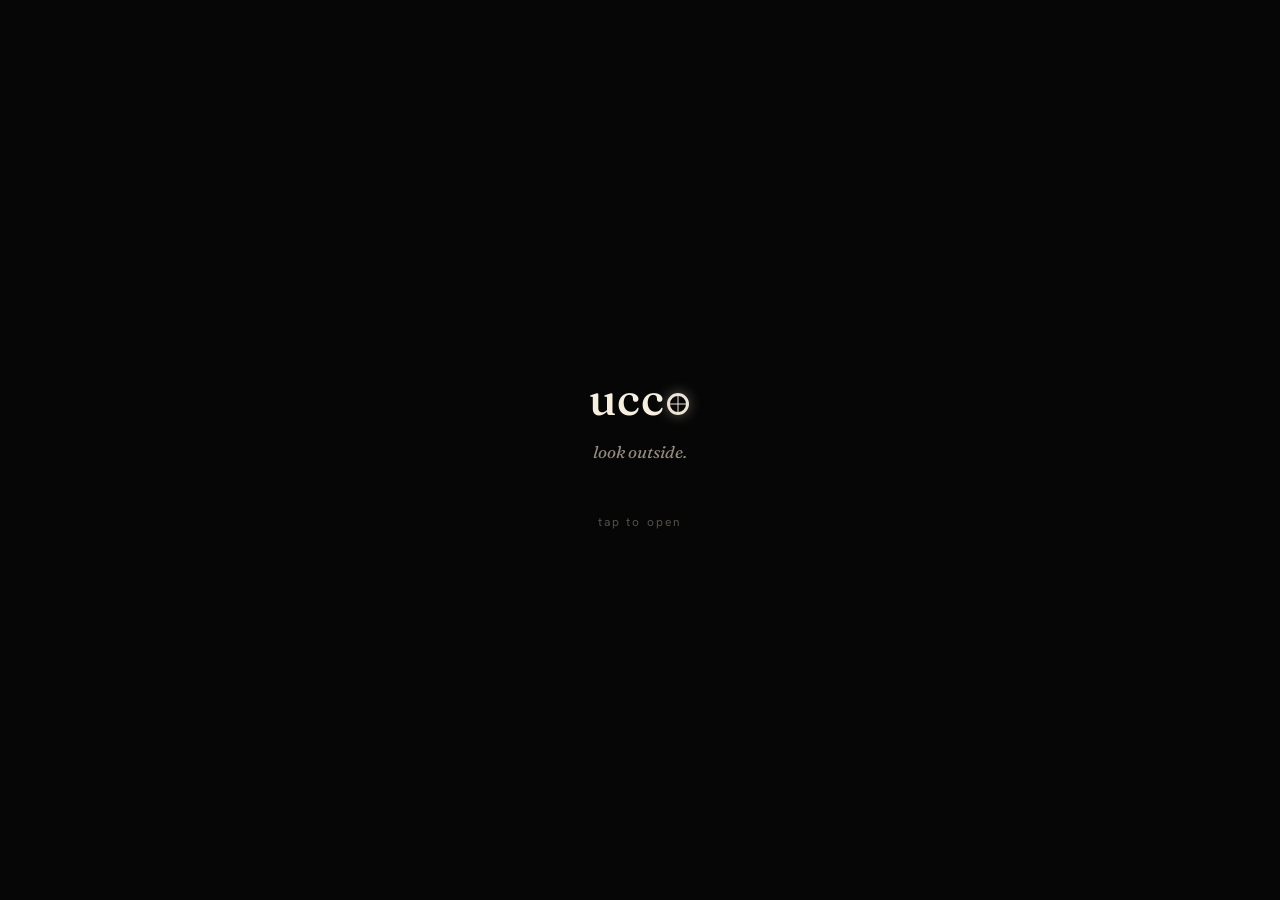
==== commit 9eeccdd9: "es-CL: the chrome, not just the phrases shoot.html is pinned to Spanish. The device locale was the w" ====
--- a/index.html
+++ b/index.html
@@ -16,7 +16,25 @@
 
 <link rel="preconnect" href="https://fonts.googleapis.com">
 <link rel="preconnect" href="https://fonts.gstatic.com" crossorigin>
-<link href="https://fonts.googleapis.com/css2?family=Fraunces:ital,opsz,wght@0,9..144,400..600;1,9..144,400..600&family=Hanken+Grotesk:wght@300..700&display=swap" rel="stylesheet">
+<link href="https://fonts.googleapis.com/css2?family=Fraunces:ital,opsz,wght@0,9..144,400..600;1,9..144,400..600&family=Hanken+Grotesk:wght@300..700&family=Inter:wght@300..700&display=swap" rel="stylesheet">
+
+<!-- 0019 ON TRIAL · ?type=times previews Inter + Times New Roman against the
+     approved Fraunces + Hanken. Set before the stylesheet paints so there is no
+     flash of the other pairing, and read again by compose.js so a shared image
+     is never set in a face the screen wasn't. -->
+<script>
+  /* sticky like ?lang= — the home-screen icon carries no query string, so a
+     choice that doesn't persist can't survive a shoot */
+  (function () {
+    var KEY = "ucco-type", v = null;
+    try {
+      var q = new URLSearchParams(location.search).get("type");
+      if (q === "times" || q === "fraunces") { v = q; localStorage.setItem(KEY, q); }
+      else v = localStorage.getItem(KEY);
+    } catch (e) { /* no storage — this launch only */ }
+    if (v === "times") document.documentElement.classList.add("type-times");
+  })();
+</script>
 
 <link rel="stylesheet" href="css/app.css">
 </head>
@@ -34,9 +52,9 @@
       <div class="shade" id="shade"></div>
       <div class="flash" id="flash"></div>
       <div class="cam-error" id="cam-error">
-        <p>window needs the camera to open.</p>
-        <p class="sub">allow camera access, then try again.</p>
-        <button class="btn glass-btn small" id="btn-retry-cam">try again</button>
+        <p data-t="cam_need">window needs the camera to open.</p>
+        <p class="sub" data-t="cam_allow">allow camera access, then try again.</p>
+        <button class="btn glass-btn small" id="btn-retry-cam" data-t="retry">try again</button>
       </div>
     </div>
 
@@ -54,7 +72,7 @@
          on for a lot of people, so portrait capture still works. -->
     <div class="turn" id="turn" aria-hidden="true">
       <span class="turn-glyph"></span>
-      <span class="turn-label">turn it sideways</span>
+      <span class="turn-label" data-t="turn">turn it sideways</span>
     </div>
 
     <!-- 0016 · broadsheet. the instant it freezes, type takes over. -->
@@ -72,8 +90,8 @@
 <div class="veil" id="veil">
   <div class="veil-inner">
     <h1 class="wordmark big">ucc<span class="mini-o" aria-hidden="true"><i></i><i></i></span></h1>
-    <p class="tagline">look outside.</p>
-    <p class="hint">tap to open</p>
+    <p class="tagline" data-t="tagline">look outside.</p>
+    <p class="hint" data-t="tap_open">tap to open</p>
   </div>
 </div>
 
@@ -87,78 +105,78 @@
      straight into the blocker: index.html?mode=window
      ============================================================ -->
 <div class="hud" id="hud">
-  <button class="dot" id="btn-settings" aria-label="settings"><i aria-hidden="true">···</i></button>
+  <button class="dot" id="btn-settings" data-t-aria="aria_settings" aria-label="settings"><i aria-hidden="true">···</i></button>
 
   <!-- ---- HOME ---- 0016: a readout, not a dashboard. mono values on the
        right, the display face saved for the moment itself. the camera is NOT
        live here — the window opens when you open it. -->
   <div class="core" id="core-app">
-    <p class="home-hd"><span>window</span><span class="stamp" id="stamp"></span></p>
+    <p class="home-hd"><span data-t="home_hd">window</span><span class="stamp" id="stamp"></span></p>
 
     <div class="home-rows">
-      <button class="hrow" id="row-scene"><em>set scene</em><i id="row-scene-v">none</i></button>
-      <button class="hrow" id="row-timer"><em>set timer</em><i id="row-timer-v">15 min</i></button>
-      <button class="hrow" id="row-archive"><em>archive</em><i id="row-archive-v">no windows</i></button>
-    </div>
-
-    <button class="home-last hidden" id="btn-lastpic" aria-label="your windows">
+      <button class="hrow" id="row-scene"><em data-t="row_scene">set scene</em><i id="row-scene-v" data-t="scene_none">none</i></button>
+      <button class="hrow" id="row-timer"><em data-t="row_timer">set timer</em><i id="row-timer-v">15 min</i></button>
+      <button class="hrow" id="row-archive"><em data-t="row_archive">archive</em><i id="row-archive-v" data-t="no_windows">no windows</i></button>
+    </div>
+
+    <button class="home-last hidden" id="btn-lastpic" data-t-aria="aria_your_windows" aria-label="your windows">
       <span class="home-last-frame">
         <img id="lastpic-img" alt="">
         <span class="hl-pane hl-pane-v" aria-hidden="true"></span>
         <span class="hl-pane hl-pane-h" aria-hidden="true"></span>
       </span>
-      <span class="home-last-meta" id="home-last-meta">last window</span>
+      <span class="home-last-meta" id="home-last-meta" data-t="last_window">last window</span>
     </button>
 
     <!-- The shipping app only ever reaches the moment via the shield's deep
          link. That left the prototype with no way in at all — you could not
          take a photo. This is the filming door. -->
-    <button class="btn glass-btn primary open-window" id="btn-open-window">open the window</button>
+    <button class="btn glass-btn primary open-window" id="btn-open-window" data-t="open_window">open the window</button>
 
     <!-- 0017 · the roll of 24. it fills, it never breaks. -->
     <div class="rollbar" id="rollbar" aria-hidden="true"></div>
 
     <!-- the voice meter lives at the foot of home — an input level, never an
          orb. it goes where the mic is. -->
-    <button class="meter idle" id="home-meter" aria-label="arm a scene by voice">
+    <button class="meter idle" id="home-meter" data-t-aria="aria_voice_arm" aria-label="arm a scene by voice">
       <i style="--h:12%"></i><i style="--h:18%"></i><i style="--h:13%"></i><i style="--h:24%"></i><i style="--h:15%"></i><i style="--h:21%"></i><i style="--h:12%"></i><i style="--h:19%"></i><i style="--h:23%"></i><i style="--h:14%"></i><i style="--h:20%"></i><i style="--h:12%"></i>
     </button>
   </div>
 
   <!-- ---- DIRECTOR ---- filming affordance (0002), off by default -->
   <div class="pickbar hidden" id="pickbar">
-    <p class="pickbar-label" id="pickbar-label">director</p>
+    <p class="pickbar-label" id="pickbar-label" data-t="director">director</p>
     <div class="pickbar-chips" id="pickbar-list"></div>
   </div>
 
   <!-- ---- WINDOW ---- instrument: shutter dead centre at the foot, skip
        alongside. no label on the shutter — a camera doesn't caption itself. -->
   <div class="shoot" id="core-window">
-    <button class="shutter" id="btn-capture" aria-label="photo"></button>
-    <button class="shoot-skip glass-btn" id="btn-skip">skip</button>
+    <button class="shutter" id="btn-capture" data-t-aria="aria_photo" aria-label="photo"></button>
+    <button class="shoot-skip glass-btn" id="btn-skip" data-t="skip">skip</button>
   </div>
 
   <!-- ---- after the phrase lands ---- -->
   <div class="after hidden" id="hud-after">
-    <p class="saved-note" id="saved-note">saved · stays on this device</p>
+    <p class="saved-note" id="saved-note" data-t="saved_note">saved · stays on this device</p>
     <!-- 0017 · this was backwards. the loudest button used to send you back to
          the thing you were escaping. only the default flips — 0003 says the
          way out can never be a trap, so "continue" survives, quietly. -->
     <div class="after-row">
-      <button class="btn glass-btn primary" id="btn-done">stay outside</button>
-      <button class="btn glass-btn quiet" id="btn-continue">continue</button>
+      <button class="btn glass-btn primary" id="btn-done" data-t="stay_outside">stay outside</button>
+      <button class="btn glass-btn quiet" id="btn-continue" data-t="continue_plain">continue</button>
     </div>
     <div class="after-row thin">
-      <button class="textbtn" id="btn-share-now">share</button>
-      <button class="textbtn" id="btn-retake">retake</button>
+      <button class="textbtn" id="btn-share-now" data-t="share">share</button>
+      <button class="textbtn" id="btn-retake" data-t="retake">retake</button>
     </div>
   </div>
 
   <!-- 0016 · the instrument bar — one strip of mono readouts at the foot,
        nothing over the shot. gone the instant the frame freezes. -->
   <div class="ibar" id="ibar" aria-hidden="true">
-    <div class="ro"><span>scene</span><b id="ibar-scene">everyday</b></div>
-    <div class="ro right"><span>frame</span><b id="ibar-frame">1 / 24</b></div>
+    <div class="ro"><span data-t="ibar_scene">scene</span><b id="ibar-scene">everyday</b></div>
+    <div class="ro right"><span data-t="ibar_frame">frame</span><b id="ibar-frame">1 / 24</b></div>
   </div>
 
 </div>
@@ -166,12 +184,12 @@
 <!-- ============ SCENES ============ -->
 <section class="panel" id="scenes">
   <header class="page-head">
-    <button class="iconbtn" id="btn-scenes-back" aria-label="back">←</button>
-    <h2>scenes</h2>
+    <button class="iconbtn" id="btn-scenes-back" data-t-aria="aria_back" aria-label="back">←</button>
+    <h2 data-t="scenes">scenes</h2>
   </header>
 
   <div class="voice-box">
-    <button class="mic" id="btn-mic" aria-label="arm a scene by voice">
+    <button class="mic" id="btn-mic" data-t-aria="aria_voice_arm" aria-label="arm a scene by voice">
       <span class="mic-ring"></span>
       <canvas id="mic-wave" aria-hidden="true"></canvas>
       <svg viewBox="0 0 24 24" aria-hidden="true">
@@ -179,24 +197,26 @@
         <path d="M18 11a6 6 0 0 1-12 0M12 17v4" fill="none" stroke-width="1.8"/>
       </svg>
     </button>
-    <p class="voice-prompt" id="voice-prompt">tap and say “i'm going out”</p>
+    <p class="voice-prompt" id="voice-prompt" data-t="voice_prompt">tap and say “i'm going out”</p>
     <p class="voice-heard" id="voice-heard"></p>
   </div>
 
   <div class="scene-list" id="scene-list"></div>
-  <p class="scene-foot">a scene guards your apps until you end it.<br>your photos stay locked until then.</p>
+  <p class="scene-foot" data-t-html="scene_foot">a scene guards your apps until you end it.<br>your photos stay locked until then.</p>
 </section>
 
 <!-- ============ ARCHIVE ============ -->
 <section class="panel" id="archive">
   <header class="page-head">
-    <button class="iconbtn" id="btn-archive-back" aria-label="back">←</button>
-    <h2>your windows</h2>
+    <button class="iconbtn" id="btn-archive-back" data-t-aria="aria_back" aria-label="back">←</button>
+    <h2 data-t="your_windows">your windows</h2>
     <span class="head-streak" id="head-streak"></span>
   </header>
   <div class="locked-note hidden" id="archive-locked">
-    <p class="locked-title">the roll is still in the camera</p>
-    <p class="locked-sub">your <span id="locked-scene">going out</span> photos develop when the scene ends.</p>
+    <p class="locked-title" data-t="roll_in_camera">the roll is still in the camera</p>
+    <!-- the whole line is locale-shaped (the scene name sits mid-sentence in
+         English and after "de" in Spanish), so app.js writes it, not markup -->
+    <p class="locked-sub" id="archive-locked-sub"></p>
   </div>
   <!-- 0016 · the archive is a contact sheet: strips of 3 with sprocket
        margins, frame numbers on the film base, unexposed cells for the roll
@@ -207,20 +227,20 @@
 
 <!-- ============ DEVELOP ============ -->
 <div class="overlay hidden" id="develop">
-  <p class="dev-kicker">developed</p>
+  <p class="dev-kicker" data-t="developed">developed</p>
   <h2 class="dev-title" id="dev-title">the going out roll</h2>
   <!-- frames expose one at a time — the darkroom test-strip method -->
   <div class="dev-strips" id="dev-grid"></div>
   <p class="dev-count" id="dev-count">6 windows</p>
   <div class="row center">
-    <button class="btn glass-btn primary small" id="btn-share-roll">share the roll</button>
-    <button class="textbtn" id="btn-dev-close">done</button>
+    <button class="btn glass-btn primary small" id="btn-share-roll" data-t="share_roll">share the roll</button>
+    <button class="textbtn" id="btn-dev-close" data-t="done">done</button>
   </div>
 </div>
 
 <!-- ============ DETAIL ============ -->
 <div class="overlay hidden" id="detail">
-  <button class="iconbtn close" id="btn-detail-close" aria-label="close">×</button>
+  <button class="iconbtn close" id="btn-detail-close" data-t-aria="aria_close" aria-label="close">×</button>
   <div class="winframe detail-frame">
     <div class="glass">
       <img id="detail-img" alt="">
@@ -231,8 +251,8 @@
   <p class="detail-phrase" id="detail-phrase"></p>
   <p class="detail-meta" id="detail-meta"></p>
   <div class="row center">
-    <button class="btn glass-btn small" id="btn-share">share</button>
-    <button class="textbtn danger" id="btn-delete">delete</button>
+    <button class="btn glass-btn small" id="btn-share" data-t="share">share</button>
+    <button class="textbtn danger" id="btn-delete" data-t="delete_one">delete</button>
   </div>
 </div>
 
@@ -242,59 +262,61 @@
   <div class="sheet-handle"></div>
   <h3 id="arm-title">going out</h3>
   <p class="arm-blurb" id="arm-blurb">for the night</p>
-  <p class="set-label">how long</p>
+  <p class="set-label" data-t="how_long">how long</p>
   <div class="chips" id="arm-duration"></div>
-  <button class="btn glass-btn primary wide" id="btn-arm-go">start the scene</button>
-  <button class="textbtn wide-text" id="btn-arm-cancel">cancel</button>
+  <button class="btn glass-btn primary wide" id="btn-arm-go" data-t="start_scene">start the scene</button>
+  <button class="textbtn wide-text" id="btn-arm-cancel" data-t="cancel">cancel</button>
 </div>
 
 <!-- ============ TIMER SHEET ============ -->
 <div class="sheet-back hidden" id="timer-back"></div>
 <div class="sheet" id="timer-sheet">
   <div class="sheet-handle"></div>
-  <h3>the timer</h3>
-  <p class="arm-blurb">window opens once you've been in an app this long</p>
-  <p class="set-label">minutes</p>
+  <h3 data-t="the_timer">the timer</h3>
+  <p class="arm-blurb" data-t="timer_blurb">window opens once you've been in an app this long</p>
+  <p class="set-label" data-t="minutes">minutes</p>
   <div class="chips" id="timer-chips"></div>
-  <p class="set-hint">the everyday mode. it stays on, quietly, and only steps in once you've actually fallen in.</p>
-  <button class="btn glass-btn primary wide" id="btn-timer-done">done</button>
+  <p class="set-hint" data-t="timer_hint">the everyday mode. it stays on, quietly, and only steps in once you've actually fallen in.</p>
+  <button class="btn glass-btn primary wide" id="btn-timer-done" data-t="done">done</button>
 </div>
 
 <!-- ============ SETTINGS SHEET ============ -->
 <div class="sheet-back hidden" id="sheet-back"></div>
 <div class="sheet" id="settings-sheet">
   <div class="sheet-handle"></div>
-  <h3>settings</h3>
+  <h3 data-t="settings">settings</h3>
 
   <!-- 0016 · grouped readouts: label left, mono value right. rows that hold a
        choice cycle it on tap. restore purchases and terms · privacy are App
        Store table stakes — missing either is an instant rejection. -->
   <div class="set-rows">
-    <p class="grp">plan</p>
+    <p class="grp" data-t="grp_plan">plan</p>
     <div class="hrow static"><em id="set-plan-k">free</em><i id="set-plan-v">—</i></div>
-    <button class="hrow" id="set-restore"><em>restore purchases</em><i id="set-restore-v">›</i></button>
-
-    <p class="grp">the guard</p>
-    <button class="hrow" id="set-watched"><em>watched app</em><i id="set-watched-v">instagram</i></button>
-    <button class="hrow" id="set-threshold"><em>threshold</em><i id="set-threshold-v">15 min</i></button>
-
-    <p class="grp">the app</p>
-    <div class="hrow static"><em>voice</em><i id="voice-support">—</i></div>
-    <button class="hrow" id="set-panes"><em>panes</em><i id="set-panes-v">fade away</i></button>
-    <button class="hrow" id="set-terms"><em>terms · privacy</em><i>›</i></button>
-
-    <p class="grp">filming</p>
-    <button class="hrow" id="set-director"><em>director</em><i id="set-director-v">off</i></button>
-    <button class="hrow" id="set-loop"><em>rehearse</em><i id="set-loop-v">off</i></button>
-    <button class="hrow" id="btn-roll-reset"><em>reset the roll</em><i id="roll-pill">0 / 24</i></button>
-    <button class="hrow" id="btn-clear"><em class="danger">clear all windows</em><i>›</i></button>
-  </div>
-  <p class="set-hint">director pins one phrase so takes repeat · rehearse loops the moment hands-free. filming rig, not user features.</p>
-
-  <p class="version">no account · everything stays on this device<br>window · <span id="build-stamp">—</span></p>
+    <button class="hrow" id="set-restore"><em data-t="restore">restore purchases</em><i id="set-restore-v">›</i></button>
+
+    <p class="grp" data-t="grp_guard">the guard</p>
+    <button class="hrow" id="set-watched"><em data-t="watched_app">watched app</em><i id="set-watched-v">instagram</i></button>
+    <button class="hrow" id="set-threshold"><em data-t="threshold">threshold</em><i id="set-threshold-v">15 min</i></button>
+
+    <p class="grp" data-t="grp_app">the app</p>
+    <div class="hrow static"><em data-t="voice">voice</em><i id="voice-support">—</i></div>
+    <button class="hrow" id="set-panes"><em data-t="panes">panes</em><i id="set-panes-v">fade away</i></button>
+    <button class="hrow" id="set-terms"><em data-t="terms">terms · privacy</em><i>›</i></button>
+
+    <p class="grp" data-t="grp_filming">filming</p>
+    <button class="hrow" id="set-director"><em data-t="director">director</em><i id="set-director-v">off</i></button>
+    <button class="hrow" id="set-loop"><em data-t="rehearse">rehearse</em><i id="set-loop-v">off</i></button>
+    <button class="hrow" id="btn-roll-reset"><em data-t="reset_roll">reset the roll</em><i id="roll-pill">0 / 24</i></button>
+    <button class="hrow" id="btn-clear"><em class="danger" data-t="clear_all">clear all windows</em><i>›</i></button>
+  </div>
+  <p class="set-hint" data-t="set_hint">director pins one phrase so takes repeat · rehearse loops the moment hands-free. filming rig, not user features.</p>
+
+  <p class="version"><span data-t="version_note">no account · everything stays on this device</span><br>ucco · <span id="build-stamp">—</span></p>
 </div>
 
 <script src="js/phrases.js"></script>
+<!-- i18n must follow phrases.js: that file is what resolves window.LOCALE -->
+<script src="js/i18n.js"></script>
 <script src="js/tier.js"></script>
 <script src="js/scenes.js"></script>
 <script src="js/voice.js"></script>
--- a/css/app.css
+++ b/css/app.css
@@ -3,25 +3,36 @@
    The phone IS the window: camera behind white-wood framing, always.
    ============================================================ */
 :root {
+  /* 0018 · BEIGE ON BLACK. One hue family, nothing else.
+     Hierarchy is carried by VALUE, never by hue — the accent is simply the
+     brightest cream in the room, and the quietest thing is the deepest taupe.
+     There is no second colour to reach for, so if something isn't reading,
+     the fix is contrast or space, not a new swatch. */
   --void:    #060606;
-  --void-2:  #101010;
+  --void-2:  #100F0E;                    /* warm near-black, never blue */
   --frame:   #ECE4D4;
   --text:    #ECE4D4;
   --text-hi: #F6EFDF;
   --muted:   #948B7E;
-  --accent:  #EE7B54;
-  --scene:   #EE7B54;                    /* recoloured per armed scene */
+  --accent:  #F6EFDF;                    /* the accent is light, not colour */
+  --scene:   #ECE4D4;                    /* re-valued per armed scene */
   --ease:    cubic-bezier(.22,.61,.36,1);
 
   /* 0016 · the instrument face. system mono, zero network — readouts, frame
      numbers, folio furniture. the serif stays reserved for the phrase. */
   --mono: ui-monospace, "SF Mono", Menlo, Consolas, monospace;
+
+  /* The pairing, in one place. Every font-family in this file reads these two,
+     so the whole app re-sets from here — which is what made 0019 cheap to try. */
+  --sans:  'Hanken Grotesk', system-ui, sans-serif;
+  --serif: 'Fraunces', ui-serif, Georgia, serif;
 
   /* one cream scale. every warm-white in the app comes from here, so the
      timber, the mullions and the chips can never drift apart again. */
   --cream-1: #F6EFDF;
   --cream-2: #ECE4D4;
   --cream-3: #DED4C0;
+  --cream-4: #B3A38B;                    /* the ramp's quiet end — 0018 */
   --line:    rgba(236,228,212,.13);      /* hairline on near-black */
   --line-2:  rgba(236,228,212,.22);
 
@@ -44,13 +55,31 @@
   --lg-scatter: rgba(255,255,255,.11);
 }
 
+/* 0019 ON TRIAL — Inter + Times New Roman, via ?type=times. Times is a real
+   system face on iOS and Windows, so the display voice would cost zero network;
+   Inter comes down with the others. Nothing below this is a decision — the
+   default above stands until Nicolas judges it on a phone.
+
+   Times sets smaller on the same em than Fraunces and its italic is narrower,
+   so the display sizes are given back or the phrase goes quiet under the scrim. */
+html.type-times {
+  --sans:  'Inter', system-ui, -apple-system, sans-serif;
+  --serif: 'Times New Roman', Times, ui-serif, Georgia, serif;
+}
+html.type-times .phrase       { font-size:clamp(27px,7.9vw,50px); letter-spacing:-.012em; line-height:1.06; }
+html.type-times .detail-phrase,
+html.type-times .dev-title,
+html.type-times .locked-title,
+html.type-times .scene-name   { letter-spacing:-.005em; }
+html.type-times .sheet h3     { font-size:22px; }
+
 * { margin:0; padding:0; box-sizing:border-box; -webkit-tap-highlight-color:transparent; }
 
 html, body {
   height:100%;
   background:var(--void);
   color:var(--text);
-  font-family:'Hanken Grotesk', system-ui, sans-serif;
+  font-family:var(--sans);
   overflow:hidden;
   overscroll-behavior:none;
   -webkit-user-select:none; user-select:none;
@@ -128,7 +157,7 @@
   width:15px; height:24px; border:1.5px solid var(--scene); border-radius:3px;
 }
 .turn-label {
-  font-family:'Hanken Grotesk', sans-serif;
+  font-family:var(--sans);
   font-size:10px; letter-spacing:.26em; text-transform:uppercase;
   color:var(--scene);
 }
@@ -227,7 +256,7 @@
   position:absolute; left:7%; right:7%;
   bottom:9%;
   z-index:5; text-align:center; pointer-events:none;
-  font-family:'Fraunces', serif; font-style:italic; font-weight:500;
+  font-family:var(--serif); font-style:italic; font-weight:500;
   font-size:clamp(24px, 7.4vw, 42px);
   line-height:1.02; letter-spacing:-.025em;
   color:var(--text-hi);
@@ -250,7 +279,7 @@
 
 .folio {
   display:block; margin-top:14px;
-  font-family:'Hanken Grotesk', sans-serif; font-style:normal; font-weight:500;
+  font-family:var(--sans); font-style:normal; font-weight:500;
   font-size:9px; letter-spacing:.24em; text-transform:uppercase;
   color:rgba(246,239,223,.5);
   opacity:0; transition:opacity .9s var(--ease) .6s;
@@ -485,10 +514,13 @@
   cursor:pointer; text-align:left;
 }
 .hrow em {
-  font-family:'Fraunces', serif; font-style:italic;
+  font-family:var(--serif); font-style:italic;
   font-size:17px; color:var(--text-hi);
 }
-.hrow em.danger { color:#c07a68; }
+/* 0018: with one hue there is no red to warn in. A destructive word is set in
+   the ramp's quiet end and underlined — the mark does the job the colour did. */
+.hrow em.danger { color:var(--cream-4); text-decoration:underline; text-underline-offset:3px;
+  text-decoration-thickness:from-font; }
 .hrow i {
   font-family:var(--mono); font-style:normal;
   font-size:10px; letter-spacing:.14em; text-transform:uppercase;
@@ -567,7 +599,7 @@
   position:absolute; left:50%; top:50%;
   margin-left:66px; transform:translateY(-50%);
   border-radius:999px; padding:12px 22px;
-  font-family:'Hanken Grotesk', sans-serif;
+  font-family:var(--sans);
   font-size:14px; letter-spacing:.04em; cursor:pointer;
   transition:transform .2s var(--ease);
 }
@@ -594,7 +626,7 @@
 body.shot #core-app, body.shot #core-window { display:none; }
 
 .btn {
-  font-family:'Hanken Grotesk', sans-serif;
+  font-family:var(--sans);
   font-weight:600; font-size:16px;
   border-radius:999px;
   padding:16px 30px; cursor:pointer;
@@ -608,11 +640,12 @@
 .textbtn {
   background:none; border:none; cursor:pointer;
   color:rgba(246,239,223,.72); font-size:13px;
-  font-family:'Hanken Grotesk', sans-serif;
+  font-family:var(--sans);
   letter-spacing:.06em; padding:6px 10px;
   text-shadow:0 1px 8px rgba(0,0,0,.7);
 }
-.textbtn.danger { color:#c07a68; }
+.textbtn.danger { color:var(--cream-4); text-decoration:underline; text-underline-offset:4px;
+  text-decoration-thickness:1px; }
 .textbtn.wide-text { display:block; width:100%; margin-top:10px; text-align:center; }
 
 .saved-note {
@@ -645,24 +678,38 @@
 .veil.gone { opacity:0; pointer-events:none; visibility:hidden; }
 .veil-inner { text-align:center; animation:fadeup 1.4s var(--ease) both; }
 .wordmark {
-  font-family:'Fraunces', serif; font-weight:500;
+  font-family:var(--serif); font-weight:500;
   font-size:28px; letter-spacing:.01em;
   color:var(--text-hi);
   display:flex; align-items:baseline; justify-content:center;
 }
 .wordmark.big { font-size:46px; }
+/* the O in UCCO is the window, and it's round — a circle reads as the letter
+   AND as a porthole. The crossbars meet the rim at its widest points, so the
+   4-pane device and the last letter are one object.
+
+   Sized in `ex`, which IS the x-height of whatever face is rendering — so the
+   circle matches u-c-c exactly and keeps matching if the type ever changes.
+   Sits on the baseline like a letter (an inline-block's baseline is its bottom
+   edge), and the stroke is set in em so it tracks the letterform weight
+   instead of staying 2px while the type scales. */
 .mini-o {
   display:inline-block; position:relative;
-  width:.58em; height:.66em; margin:0 .06em;
-  border:2px solid var(--frame); border-radius:4px;
-  align-self:center;
+  width:1ex; height:1ex;
+  border:.072em solid var(--frame); border-radius:50%;
+  vertical-align:baseline;
+  margin:0 .045em 0 .055em;   /* optical sidebearing: round letters need less */
   box-shadow:0 0 14px rgba(236,228,212,.35);
 }
+/* the rim is the letter — it carries type weight. the mullions are the WINDOW,
+   so they take the instrument's hairline instead: the same 1.5px thread that
+   crosses the live camera. Two jobs, two weights. Floored at 1px so they never
+   vanish at favicon scale. */
 .mini-o i { position:absolute; background:var(--frame); }
-.mini-o i:first-child { left:50%; top:0; bottom:0; width:2px; margin-left:-1px; }
-.mini-o i:last-child  { top:50%; left:0; right:0; height:2px; margin-top:-1px; }
+.mini-o i:first-child { left:50%; top:0; bottom:0; width:max(1px,.019em); transform:translateX(-50%); }
+.mini-o i:last-child  { top:50%; left:0; right:0; height:max(1px,.019em); transform:translateY(-50%); }
 .tagline {
-  font-family:'Fraunces', serif; font-style:italic;
+  font-family:var(--serif); font-style:italic;
   color:var(--muted); font-size:17px; margin-top:14px;
 }
 .hint {
@@ -694,7 +741,7 @@
 }
 .page-head { display:flex; align-items:center; gap:10px; padding:8px 0 20px; }
 .page-head h2 {
-  font-family:'Fraunces', serif; font-weight:500; font-size:22px;
+  font-family:var(--serif); font-weight:500; font-size:22px;
   color:var(--text-hi);
 }
 .head-streak {
@@ -831,7 +878,7 @@
 .voice-prompt { margin-top:16px; font-size:13px; color:var(--muted); text-align:center; }
 .voice-heard {
   margin-top:8px; min-height:22px;
-  font-family:'Fraunces', serif; font-style:italic;
+  font-family:var(--serif); font-style:italic;
   font-size:16px; color:var(--text-hi); text-align:center;
 }
 
@@ -848,13 +895,13 @@
 .scene-row:active { background:rgba(255,255,255,.07); }
 .scene-dot { width:10px; height:10px; border-radius:50%; flex:0 0 auto; }
 .scene-copy { flex:1; min-width:0; }
-.scene-name { font-family:'Fraunces', serif; font-style:italic; font-size:19px; color:var(--text-hi); }
+.scene-name { font-family:var(--serif); font-style:italic; font-size:19px; color:var(--text-hi); }
 .scene-blurb { font-size:12px; color:var(--muted); margin-top:2px; }
 .scene-state { font-size:10.5px; letter-spacing:.16em; color:var(--muted); white-space:nowrap; }
 .scene-row.on { border-color:var(--scene); }
 .scene-row.on .scene-state { color:var(--scene); }
 .scene-foot { margin:26px 0 10px; text-align:center; font-size:11.5px; line-height:1.7; color:var(--muted); opacity:.7; }
-.arm-blurb { font-family:'Fraunces', serif; font-style:italic; color:var(--muted); font-size:15px; margin-top:-2px; }
+.arm-blurb { font-family:var(--serif); font-style:italic; color:var(--muted); font-size:15px; margin-top:-2px; }
 
 /* the detail frame. Lit from the top-left like every other surface, and
    drawn from the same cream scale as the mullions and the timber. */
@@ -866,7 +913,7 @@
              0 0 24px rgba(236,228,212,.08), 0 6px 20px rgba(0,0,0,.5);
 }
 .locked-note { border:1px solid var(--line); border-radius:16px; padding:24px 20px; text-align:center; margin-bottom:26px; background:rgba(255,255,255,.03); box-shadow:inset 0 1px 0 rgba(255,255,255,.07); }
-.locked-title { font-family:'Fraunces', serif; font-style:italic; font-size:19px; color:var(--text-hi); }
+.locked-title { font-family:var(--serif); font-style:italic; font-size:19px; color:var(--text-hi); }
 .locked-sub { font-size:12.5px; color:var(--muted); margin-top:8px; line-height:1.6; }
 #locked-scene { color:var(--scene); }
 
@@ -883,7 +930,7 @@
 .row.center { justify-content:center; margin-top:18px; flex-wrap:wrap; }
 .detail-frame { width:min(74vw, 40vh); aspect-ratio:3/4; }
 .detail-phrase {
-  font-family:'Fraunces', serif; font-style:italic;
+  font-family:var(--serif); font-style:italic;
   font-size:20px; color:var(--text-hi);
   text-align:center; margin-top:26px; max-width:300px;
 }
@@ -891,7 +938,7 @@
 
 .dev-kicker { font-size:10.5px; letter-spacing:.28em; color:var(--scene); }
 .dev-title {
-  font-family:'Fraunces', serif; font-style:italic; font-weight:500;
+  font-family:var(--serif); font-style:italic; font-weight:500;
   font-size:27px; color:var(--text-hi); margin-top:8px; text-align:center;
 }
 /* the develop moment reuses the contact-sheet strips; frames expose one at a
@@ -932,7 +979,7 @@
 }
 .sheet.open { transform:translateY(0); }
 .sheet-handle { width:38px; height:4px; border-radius:2px; background:rgba(236,228,212,.26); margin:0 auto 18px; }
-.sheet h3 { font-family:'Fraunces', serif; font-weight:500; font-size:20px; color:var(--text-hi); margin-bottom:6px; }
+.sheet h3 { font-family:var(--serif); font-weight:500; font-size:20px; color:var(--text-hi); margin-bottom:6px; }
 .set-label { font-size:11px; letter-spacing:.2em; color:var(--muted); margin:22px 0 10px; }
 /* 0016 · grouped settings — a section eyebrow, then rows. same .hrow as home. */
 .grp {
@@ -960,7 +1007,7 @@
   border:1px solid var(--line-2); border-radius:999px;
   box-shadow:inset 0 1px 0 rgba(255,255,255,.10);
   color:var(--muted); font-size:13px;
-  font-family:'Hanken Grotesk', sans-serif;
+  font-family:var(--sans);
   padding:9px 16px; white-space:nowrap;
   transition:all .25s var(--ease);
 }
@@ -976,7 +1023,7 @@
   width:100%; background:rgba(0,0,0,.35); border:1px solid var(--line-2);
   border-radius:12px; padding:13px 16px;
   color:var(--text-hi); font-size:15px;
-  font-family:'Fraunces', serif; font-style:italic;
+  font-family:var(--serif); font-style:italic;
   outline:none; margin-bottom:12px;
 }
 #manual-phrase::placeholder { color:#4a453d; }
@@ -1032,7 +1079,7 @@
   }
   .glass-btn.primary { background:linear-gradient(158deg, var(--cream-1), var(--cream-2)); }
   .panel { background:rgba(6,6,6,.99); -webkit-backdrop-filter:none; backdrop-filter:none; }
-  .sheet { background:#111113; -webkit-backdrop-filter:none; backdrop-filter:none; }
+  .sheet { background:#100F0E;-webkit-backdrop-filter:none; backdrop-filter:none; }
   .sheet-back { background:rgba(6,6,6,.85); -webkit-backdrop-filter:none; backdrop-filter:none; }
 }
 
@@ -1049,7 +1096,7 @@
 
 /* no backdrop-filter at all — the material becomes a solid, nothing breaks */
 @supports not ((backdrop-filter: blur(1px)) or (-webkit-backdrop-filter: blur(1px))) {
-  .glass-btn, .lastpic, .dot, .mic { background:rgba(18,18,21,.93); }
+  .glass-btn, .lastpic, .dot, .mic { background:rgba(18,17,15,.93); }
   .panel { background:rgba(6,6,6,.98); }
-  .sheet { background:#111113; }
-}
+  .sheet { background:#100F0E;}
+}
